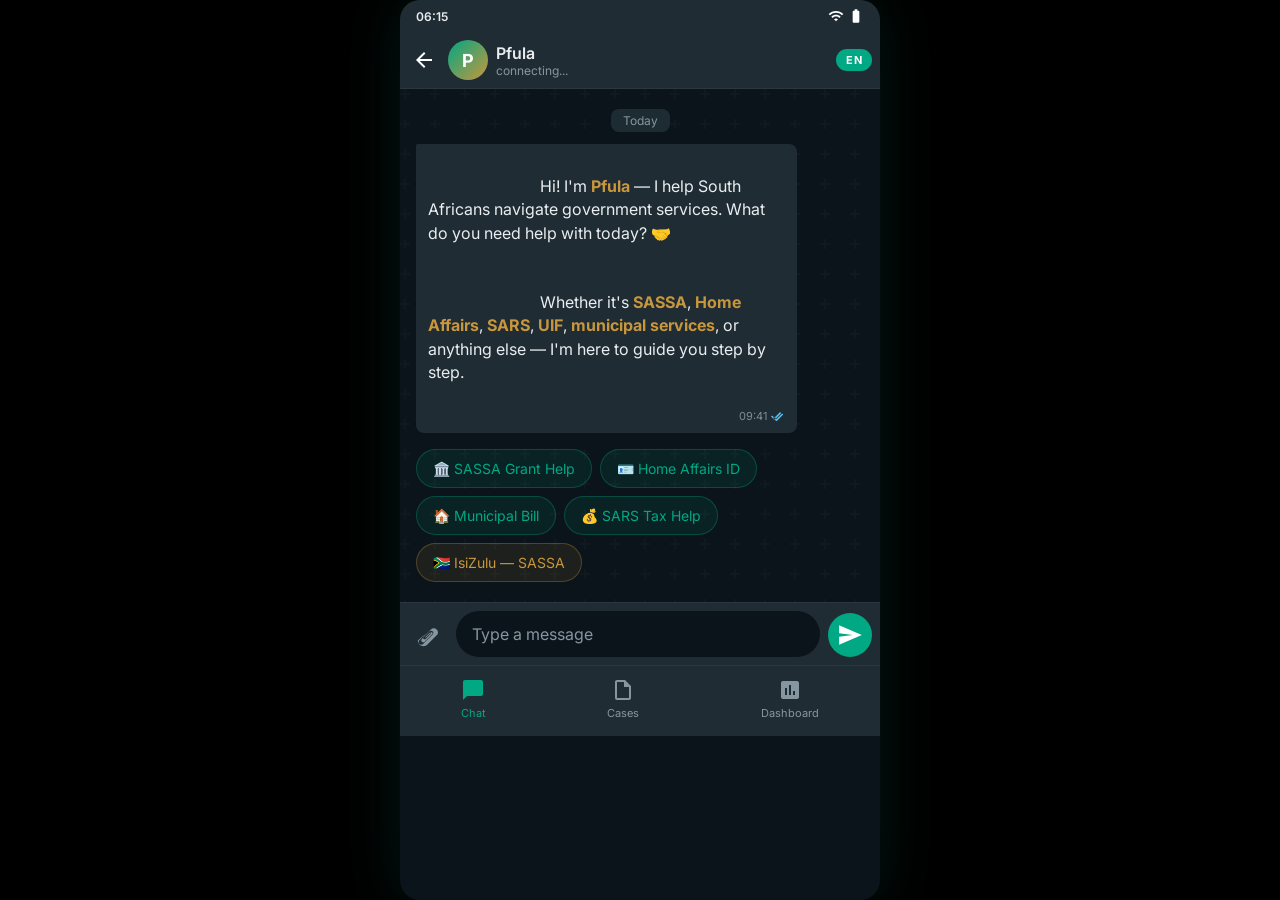
==== frontend/index.html @ ffd13426 "feat: Build Pfula MVP — AI that opens government for every South African Complete end-to-end working" ====
<!DOCTYPE html>
<html lang="en">
<head>
    <meta charset="UTF-8">
    <meta name="viewport" content="width=device-width, initial-scale=1.0">
    <title>Pfula — AI That Opens Government for Every South African</title>
    <link rel="preconnect" href="https://fonts.googleapis.com">
    <link href="https://fonts.googleapis.com/css2?family=Inter:wght@300;400;500;600;700&display=swap" rel="stylesheet">
    <link rel="stylesheet" href="/static/css/whatsapp.css">
</head>
<body>
    <!-- Stage Demo: Full-screen WhatsApp simulation -->
    <div id="app">
        <!-- Phone Frame -->
        <div class="phone-frame">
            <!-- Status Bar -->
            <div class="status-bar">
                <span class="time" id="current-time">09:41</span>
                <div class="status-icons">
                    <svg width="16" height="16" viewBox="0 0 24 24" fill="white"><path d="M1 9l2 2c4.97-4.97 13.03-4.97 18 0l2-2C16.93 2.93 7.08 2.93 1 9zm8 8l3 3 3-3c-1.65-1.66-4.34-1.66-6 0zm-4-4l2 2c2.76-2.76 7.24-2.76 10 0l2-2C15.14 9.14 8.87 9.14 5 13z"/></svg>
                    <svg width="16" height="16" viewBox="0 0 24 24" fill="white"><path d="M15.67 4H14V2h-4v2H8.33C7.6 4 7 4.6 7 5.33v15.33C7 21.4 7.6 22 8.33 22h7.33c.74 0 1.34-.6 1.34-1.33V5.33C17 4.6 16.4 4 15.67 4z"/></svg>
                </div>
            </div>

            <!-- WhatsApp Header -->
            <div class="wa-header">
                <button class="back-btn" onclick="window.location.href='/dashboard'">
                    <svg width="24" height="24" viewBox="0 0 24 24" fill="white"><path d="M20 11H7.83l5.59-5.59L12 4l-8 8 8 8 1.41-1.41L7.83 13H20v-2z"/></svg>
                </button>
                <div class="wa-avatar">
                    <div class="avatar-circle">
                        <span>P</span>
                    </div>
                </div>
                <div class="wa-contact-info">
                    <div class="wa-name">Pfula</div>
                    <div class="wa-status" id="wa-status">online</div>
                </div>
                <div class="wa-header-actions">
                    <div class="language-toggle" id="lang-toggle" onclick="toggleLanguage()">
                        <span id="lang-label">EN</span>
                    </div>
                </div>
            </div>

            <!-- Chat Area -->
            <div class="chat-area" id="chat-area">
                <!-- Welcome message -->
                <div class="date-divider">
                    <span>Today</span>
                </div>
                <div class="message assistant" id="welcome-msg">
                    <div class="message-bubble">
                        <div class="message-text" id="welcome-text">
                            Hi! I'm <strong>Pfula</strong> — I help South Africans navigate government services. What do you need help with today? 🤝<br><br>
                            Whether it's <strong>SASSA</strong>, <strong>Home Affairs</strong>, <strong>SARS</strong>, <strong>UIF</strong>, <strong>municipal services</strong>, or anything else — I'm here to guide you step by step.
                        </div>
                        <div class="message-time">
                            <span id="welcome-time">09:41</span>
                            <svg class="read-receipt" width="16" height="11" viewBox="0 0 16 11"><path d="M11.07 0L5.41 5.67 3.15 3.4 2 4.55l3.41 3.41 6.8-6.82L11.07 0zM8.6 8.22L7.45 9.37l-3.41-3.41L5.19 4.8l2.26 2.26 5.66-5.67L14.25 2.54 8.6 8.22z" fill="#53bdeb"/></svg>
                        </div>
                    </div>
                </div>

                <!-- Quick action buttons -->
                <div class="quick-actions" id="quick-actions">
                    <button class="quick-btn" onclick="sendQuickMessage('My SASSA SRD grant was rejected and I don\'t know why')">
                        🏛️ SASSA Grant Help
                    </button>
                    <button class="quick-btn" onclick="sendQuickMessage('I applied for my Smart ID 8 months ago and still haven\'t received it')">
                        🪪 Home Affairs ID
                    </button>
                    <button class="quick-btn" onclick="sendQuickMessage('My municipal rates bill tripled this month and I don\'t understand why')">
                        🏠 Municipal Bill
                    </button>
                    <button class="quick-btn" onclick="sendQuickMessage('I need to file my tax return for the first time and I have no idea how')">
                        💰 SARS Tax Help
                    </button>
                    <button class="quick-btn zu-btn" onclick="sendQuickMessage('Sawubona, isicelo sami sesibonelelo se-SRD senqatshiwe. Ngicela ungisize.')">
                        🇿🇦 IsiZulu — SASSA
                    </button>
                </div>
            </div>

            <!-- Typing Indicator -->
            <div class="typing-indicator" id="typing-indicator" style="display: none;">
                <div class="message assistant">
                    <div class="message-bubble typing-bubble">
                        <div class="typing-dots">
                            <span></span><span></span><span></span>
                        </div>
                    </div>
                </div>
            </div>

            <!-- Input Area -->
            <div class="input-area">
                <button class="attach-btn" title="Demo scenarios" onclick="toggleDemoPanel()">
                    <svg width="24" height="24" viewBox="0 0 24 24" fill="#8696a0"><path d="M1.816 15.556v.002c0 1.502.584 2.912 1.646 3.972s2.472 1.647 3.974 1.647c1.501 0 2.91-.584 3.972-1.646l9.547-9.548c.769-.768 1.147-1.767 1.058-2.817-.079-.968-.548-1.927-1.319-2.698-1.594-1.592-4.068-1.711-5.51-.266l-7.629 7.629c-.579.579-.579 1.519 0 2.098.579.58 1.519.58 2.098 0l4.96-4.962c.291-.291.291-.768 0-1.059s-.768-.291-1.059 0L9.39 12.07c-.15.15-.15.395 0 .546.15.15.395.15.546 0l4.96-4.962c.397-.397 1.058-.397 1.455 0 .396.397.396 1.057 0 1.454L8.722 16.74c-.776.776-2.04.776-2.816 0-.777-.777-.777-2.04 0-2.817l7.629-7.629c.863-.863 2.282-.863 3.146 0 .862.862.862 2.282 0 3.144l-9.547 9.548c-1.034 1.034-2.718 1.034-3.752 0-1.033-1.034-1.033-2.718 0-3.752l6.4-6.4"/></svg>
                </button>
                <div class="input-wrapper">
                    <textarea
                        id="message-input"
                        placeholder="Type a message"
                        rows="1"
                        onkeydown="handleKeyDown(event)"
                        oninput="autoResize(this)"
                    ></textarea>
                </div>
                <button class="send-btn" id="send-btn" onclick="sendMessage()">
                    <svg width="24" height="24" viewBox="0 0 24 24" fill="white"><path d="M1.101 21.757L23.8 12.028 1.101 2.3l.011 7.912 13.623 1.816-13.623 1.817-.011 7.912z"/></svg>
                </button>
            </div>
        </div>

        <!-- Demo Panel (hidden by default) -->
        <div class="demo-panel" id="demo-panel" style="display: none;">
            <div class="demo-panel-header">
                <h3>Stage Demo Scenarios</h3>
                <button onclick="toggleDemoPanel()">✕</button>
            </div>
            <div class="demo-scenarios">
                <div class="demo-card" onclick="runScenario('sassa_rejection')">
                    <div class="demo-icon">🏛️</div>
                    <div class="demo-info">
                        <strong>SASSA Grant Rejection</strong>
                        <p>SRD grant rejected without explanation</p>
                    </div>
                </div>
                <div class="demo-card" onclick="runScenario('home_affairs_delay')">
                    <div class="demo-icon">🪪</div>
                    <div class="demo-info">
                        <strong>Home Affairs 8-Month Delay</strong>
                        <p>Smart ID application stuck for 8 months</p>
                    </div>
                </div>
                <div class="demo-card" onclick="runScenario('municipal_bill')">
                    <div class="demo-icon">🏠</div>
                    <div class="demo-info">
                        <strong>Municipal Bill Mystery</strong>
                        <p>Rates bill tripled overnight</p>
                    </div>
                </div>
                <div class="demo-card" onclick="runScenario('first_tax')">
                    <div class="demo-icon">💰</div>
                    <div class="demo-info">
                        <strong>First-Time Taxpayer</strong>
                        <p>Young person filing first SARS return</p>
                    </div>
                </div>
                <div class="demo-card" onclick="runScenario('zulu_sassa')">
                    <div class="demo-icon">🇿🇦</div>
                    <div class="demo-info">
                        <strong>IsiZulu — SASSA Help</strong>
                        <p>Grant enquiry in isiZulu</p>
                    </div>
                </div>
                <div class="demo-card" onclick="runScenario('escalation')">
                    <div class="demo-icon">📝</div>
                    <div class="demo-info">
                        <strong>Escalation Letter</strong>
                        <p>Generate formal complaint letter</p>
                    </div>
                </div>
            </div>
        </div>

        <!-- Navigation -->
        <nav class="bottom-nav">
            <a href="/" class="nav-item active">
                <svg width="24" height="24" viewBox="0 0 24 24" fill="currentColor"><path d="M20 2H4c-1.1 0-2 .9-2 2v18l4-4h14c1.1 0 2-.9 2-2V4c0-1.1-.9-2-2-2z"/></svg>
                <span>Chat</span>
            </a>
            <a href="/tracker" class="nav-item">
                <svg width="24" height="24" viewBox="0 0 24 24" fill="currentColor"><path d="M14 2H6c-1.1 0-2 .9-2 2v16c0 1.1.9 2 2 2h12c1.1 0 2-.9 2-2V8l-6-6zM6 20V4h7v5h5v11H6z"/></svg>
                <span>Cases</span>
            </a>
            <a href="/dashboard" class="nav-item">
                <svg width="24" height="24" viewBox="0 0 24 24" fill="currentColor"><path d="M19 3H5c-1.1 0-2 .9-2 2v14c0 1.1.9 2 2 2h14c1.1 0 2-.9 2-2V5c0-1.1-.9-2-2-2zM9 17H7v-7h2v7zm4 0h-2V7h2v10zm4 0h-2v-4h2v4z"/></svg>
                <span>Dashboard</span>
            </a>
        </nav>
    </div>

    <script src="/static/js/chat.js"></script>
</body>
</html>
---- static/css/whatsapp.css ----
/* Pfula — WhatsApp Simulation UI
   Pixel-perfect WhatsApp-style interface for stage demo */

:root {
    --wa-bg: #0b141a;
    --wa-chat-bg: #0b141a;
    --wa-header: #1f2c34;
    --wa-input-bg: #1f2c34;
    --wa-green: #00a884;
    --wa-green-dark: #005c4b;
    --wa-bubble-out: #005c4b;
    --wa-bubble-in: #1f2c34;
    --wa-text: #e9edef;
    --wa-text-secondary: #8696a0;
    --wa-border: #2a3942;
    --wa-blue-check: #53bdeb;
    --pfula-gold: #c8963c;
    --pfula-teal: #00a884;
}

* {
    margin: 0;
    padding: 0;
    box-sizing: border-box;
}

body {
    font-family: 'Inter', -apple-system, BlinkMacSystemFont, 'Segoe UI', sans-serif;
    background: #000;
    color: var(--wa-text);
    height: 100vh;
    overflow: hidden;
    display: flex;
    justify-content: center;
    align-items: center;
}

#app {
    width: 100%;
    max-width: 480px;
    height: 100vh;
    max-height: 100vh;
    display: flex;
    flex-direction: column;
    background: var(--wa-bg);
    position: relative;
    overflow: hidden;
}

/* For stage demo: full-screen mode */
@media (min-width: 768px) {
    #app {
        max-width: 480px;
        max-height: 900px;
        border-radius: 20px;
        box-shadow: 0 0 60px rgba(0, 168, 132, 0.15);
    }
}

/* Status Bar */
.status-bar {
    display: flex;
    justify-content: space-between;
    align-items: center;
    padding: 8px 16px;
    background: var(--wa-header);
    font-size: 12px;
    font-weight: 600;
}

.status-icons {
    display: flex;
    gap: 4px;
    align-items: center;
}

/* WhatsApp Header */
.wa-header {
    display: flex;
    align-items: center;
    padding: 8px 8px;
    background: var(--wa-header);
    gap: 8px;
    border-bottom: 1px solid rgba(255,255,255,0.05);
}

.back-btn {
    background: none;
    border: none;
    cursor: pointer;
    padding: 4px;
    display: flex;
    align-items: center;
}

.wa-avatar {
    flex-shrink: 0;
}

.avatar-circle {
    width: 40px;
    height: 40px;
    border-radius: 50%;
    background: linear-gradient(135deg, var(--pfula-teal), var(--pfula-gold));
    display: flex;
    align-items: center;
    justify-content: center;
    font-weight: 700;
    font-size: 18px;
    color: white;
}

.wa-contact-info {
    flex: 1;
}

.wa-name {
    font-size: 16px;
    font-weight: 600;
    color: var(--wa-text);
}

.wa-status {
    font-size: 12px;
    color: var(--wa-text-secondary);
}

.wa-header-actions {
    display: flex;
    gap: 12px;
    align-items: center;
}

.language-toggle {
    background: var(--wa-green);
    border-radius: 12px;
    padding: 4px 10px;
    font-size: 11px;
    font-weight: 700;
    cursor: pointer;
    color: white;
    letter-spacing: 0.5px;
    transition: background 0.2s;
}

.language-toggle:hover {
    background: var(--pfula-gold);
}

/* Chat Area */
.chat-area {
    flex: 1;
    overflow-y: auto;
    padding: 8px 16px;
    background: var(--wa-chat-bg);
    background-image: url("data:image/svg+xml,%3Csvg width='60' height='60' viewBox='0 0 60 60' xmlns='http://www.w3.org/2000/svg'%3E%3Cg fill='none' fill-rule='evenodd'%3E%3Cg fill='%23ffffff' fill-opacity='0.02'%3E%3Cpath d='M36 34v-4h-2v4h-4v2h4v4h2v-4h4v-2h-4zm0-30V0h-2v4h-4v2h4v4h2V6h4V4h-4zM6 34v-4H4v4H0v2h4v4h2v-4h4v-2H6zM6 4V0H4v4H0v2h4v4h2V6h4V4H6z'/%3E%3C/g%3E%3C/g%3E%3C/svg%3E");
    scroll-behavior: smooth;
}

.chat-area::-webkit-scrollbar {
    width: 6px;
}

.chat-area::-webkit-scrollbar-track {
    background: transparent;
}

.chat-area::-webkit-scrollbar-thumb {
    background: rgba(255,255,255,0.1);
    border-radius: 3px;
}

/* Date Divider */
.date-divider {
    text-align: center;
    margin: 12px 0;
}

.date-divider span {
    background: #1d2b33;
    color: var(--wa-text-secondary);
    font-size: 12px;
    padding: 4px 12px;
    border-radius: 8px;
    display: inline-block;
}

/* Messages */
.message {
    display: flex;
    margin-bottom: 4px;
    animation: messageIn 0.3s ease-out;
}

@keyframes messageIn {
    from {
        opacity: 0;
        transform: translateY(10px);
    }
    to {
        opacity: 1;
        transform: translateY(0);
    }
}

.message.user {
    justify-content: flex-end;
}

.message.assistant {
    justify-content: flex-start;
}

.message-bubble {
    max-width: 85%;
    padding: 8px 12px;
    border-radius: 8px;
    position: relative;
    line-height: 1.45;
    word-wrap: break-word;
}

.message.user .message-bubble {
    background: var(--wa-bubble-out);
    border-top-right-radius: 2px;
}

.message.assistant .message-bubble {
    background: var(--wa-bubble-in);
    border-top-left-radius: 2px;
}

.message-text {
    font-size: 14.5px;
    color: var(--wa-text);
    white-space: pre-wrap;
}

.message-text strong {
    color: var(--pfula-gold);
}

.message-text a {
    color: var(--wa-blue-check);
    text-decoration: none;
}

.message-text ul, .message-text ol {
    padding-left: 20px;
    margin: 4px 0;
}

.message-text li {
    margin-bottom: 2px;
}

.message-time {
    display: flex;
    align-items: center;
    justify-content: flex-end;
    gap: 2px;
    margin-top: 2px;
    font-size: 11px;
    color: rgba(255,255,255,0.45);
}

/* Typing Indicator */
.typing-indicator {
    padding: 0 16px;
}

.typing-bubble {
    display: inline-flex;
    padding: 12px 16px !important;
}

.typing-dots {
    display: flex;
    gap: 4px;
    align-items: center;
}

.typing-dots span {
    width: 8px;
    height: 8px;
    border-radius: 50%;
    background: var(--wa-text-secondary);
    animation: typingDot 1.4s infinite ease-in-out;
}

.typing-dots span:nth-child(2) { animation-delay: 0.2s; }
.typing-dots span:nth-child(3) { animation-delay: 0.4s; }

@keyframes typingDot {
    0%, 60%, 100% { transform: translateY(0); opacity: 0.4; }
    30% { transform: translateY(-6px); opacity: 1; }
}

/* Quick Action Buttons */
.quick-actions {
    display: flex;
    flex-wrap: wrap;
    gap: 8px;
    padding: 12px 0;
    animation: messageIn 0.5s ease-out;
}

.quick-btn {
    background: rgba(0, 168, 132, 0.1);
    border: 1px solid rgba(0, 168, 132, 0.3);
    color: var(--wa-green);
    padding: 8px 14px;
    border-radius: 20px;
    font-size: 13px;
    cursor: pointer;
    transition: all 0.2s;
    font-family: inherit;
}

.quick-btn:hover {
    background: rgba(0, 168, 132, 0.2);
    border-color: var(--wa-green);
}

.quick-btn.zu-btn {
    border-color: rgba(200, 150, 60, 0.3);
    background: rgba(200, 150, 60, 0.1);
    color: var(--pfula-gold);
}

.quick-btn.zu-btn:hover {
    background: rgba(200, 150, 60, 0.2);
    border-color: var(--pfula-gold);
}

/* Input Area */
.input-area {
    display: flex;
    align-items: flex-end;
    padding: 8px;
    gap: 8px;
    background: var(--wa-header);
    border-top: 1px solid rgba(255,255,255,0.05);
}

.attach-btn {
    background: none;
    border: none;
    cursor: pointer;
    padding: 8px;
    display: flex;
    align-items: center;
    flex-shrink: 0;
}

.input-wrapper {
    flex: 1;
    background: var(--wa-bg);
    border-radius: 24px;
    padding: 4px 16px;
    display: flex;
    align-items: center;
}

#message-input {
    width: 100%;
    background: transparent;
    border: none;
    color: var(--wa-text);
    font-size: 15px;
    font-family: inherit;
    resize: none;
    outline: none;
    max-height: 120px;
    line-height: 1.4;
    padding: 8px 0;
}

#message-input::placeholder {
    color: var(--wa-text-secondary);
}

.send-btn {
    width: 44px;
    height: 44px;
    border-radius: 50%;
    background: var(--wa-green);
    border: none;
    cursor: pointer;
    display: flex;
    align-items: center;
    justify-content: center;
    flex-shrink: 0;
    transition: transform 0.15s;
}

.send-btn:hover {
    transform: scale(1.05);
}

.send-btn:active {
    transform: scale(0.95);
}

/* Demo Panel */
.demo-panel {
    position: absolute;
    bottom: 60px;
    left: 0;
    right: 0;
    background: var(--wa-header);
    border-top: 1px solid var(--wa-border);
    border-radius: 16px 16px 0 0;
    padding: 16px;
    z-index: 100;
    max-height: 50vh;
    overflow-y: auto;
    animation: slideUp 0.3s ease-out;
}

@keyframes slideUp {
    from { transform: translateY(100%); }
    to { transform: translateY(0); }
}

.demo-panel-header {
    display: flex;
    justify-content: space-between;
    align-items: center;
    margin-bottom: 12px;
}

.demo-panel-header h3 {
    font-size: 15px;
    color: var(--wa-text);
    font-weight: 600;
}

.demo-panel-header button {
    background: none;
    border: none;
    color: var(--wa-text-secondary);
    font-size: 18px;
    cursor: pointer;
}

.demo-scenarios {
    display: flex;
    flex-direction: column;
    gap: 8px;
}

.demo-card {
    display: flex;
    align-items: center;
    gap: 12px;
    padding: 12px;
    background: var(--wa-bg);
    border-radius: 12px;
    cursor: pointer;
    transition: background 0.2s;
}

.demo-card:hover {
    background: rgba(0, 168, 132, 0.1);
}

.demo-icon {
    font-size: 24px;
    width: 40px;
    text-align: center;
}

.demo-info strong {
    font-size: 14px;
    color: var(--wa-text);
    display: block;
}

.demo-info p {
    font-size: 12px;
    color: var(--wa-text-secondary);
    margin-top: 2px;
}

/* Bottom Navigation */
.bottom-nav {
    display: flex;
    justify-content: space-around;
    align-items: center;
    padding: 8px 0 12px;
    background: var(--wa-header);
    border-top: 1px solid rgba(255,255,255,0.05);
}

.nav-item {
    display: flex;
    flex-direction: column;
    align-items: center;
    gap: 4px;
    text-decoration: none;
    color: var(--wa-text-secondary);
    font-size: 11px;
    padding: 4px 16px;
    transition: color 0.2s;
}

.nav-item.active {
    color: var(--wa-green);
}

.nav-item:hover {
    color: var(--wa-text);
}

/* Markdown-like formatting for assistant messages */
.message.assistant .message-text h3,
.message.assistant .message-text h4 {
    color: var(--pfula-gold);
    margin: 8px 0 4px;
    font-size: 14px;
}

.message.assistant .message-text code {
    background: rgba(255,255,255,0.1);
    padding: 1px 4px;
    border-radius: 3px;
    font-size: 13px;
}

.message.assistant .message-text blockquote {
    border-left: 3px solid var(--pfula-gold);
    padding-left: 10px;
    margin: 8px 0;
    color: var(--wa-text-secondary);
}

/* Escalation letter notification */
.letter-notification {
    background: rgba(200, 150, 60, 0.15);
    border: 1px solid rgba(200, 150, 60, 0.3);
    border-radius: 8px;
    padding: 10px 14px;
    margin-top: 8px;
    display: flex;
    align-items: center;
    gap: 8px;
    cursor: pointer;
}

.letter-notification:hover {
    background: rgba(200, 150, 60, 0.25);
}

.letter-icon {
    font-size: 20px;
}

.letter-info {
    flex: 1;
}

.letter-info strong {
    color: var(--pfula-gold);
    font-size: 13px;
}

.letter-info p {
    font-size: 11px;
    color: var(--wa-text-secondary);
}

/* Responsive */
@media (max-width: 480px) {
    #app {
        max-width: 100%;
        border-radius: 0;
    }
}

/* Stage presentation mode — larger text */
@media (min-width: 1200px) {
    .message-text {
        font-size: 16px;
    }

    .quick-btn {
        font-size: 14px;
        padding: 10px 16px;
    }

    #message-input {
        font-size: 16px;
    }
}
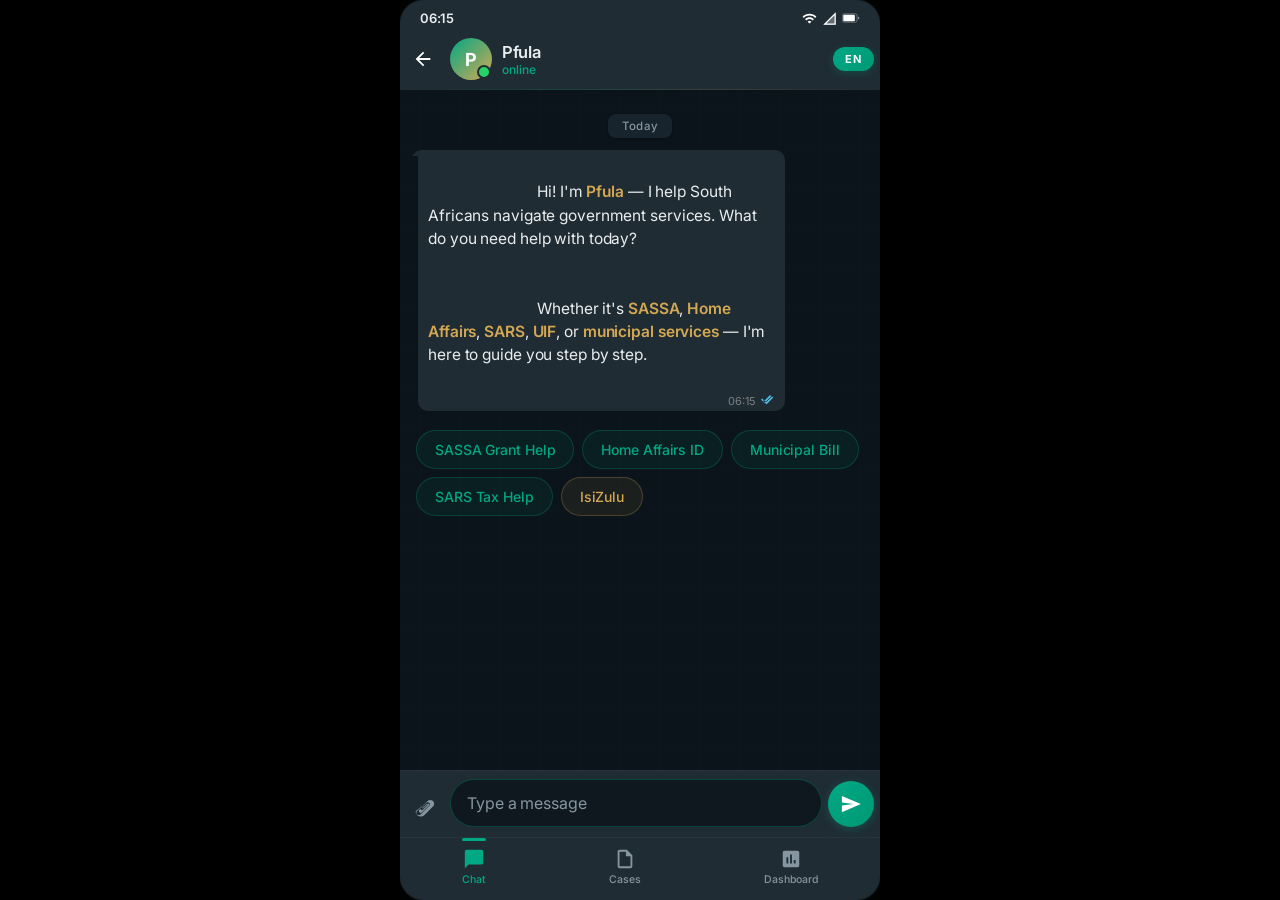
==== commit 73af51a8: "feat: Complete UX overhaul for stage-ready demo - Pixel-perfect WhatsApp dark mode with bubble tails" ====
--- a/frontend/index.html
+++ b/frontend/index.html
@@ -2,30 +2,31 @@
 <html lang="en">
 <head>
     <meta charset="UTF-8">
-    <meta name="viewport" content="width=device-width, initial-scale=1.0">
+    <meta name="viewport" content="width=device-width, initial-scale=1.0, maximum-scale=1.0, user-scalable=no">
     <title>Pfula — AI That Opens Government for Every South African</title>
     <link rel="preconnect" href="https://fonts.googleapis.com">
+    <link rel="preconnect" href="https://fonts.gstatic.com" crossorigin>
     <link href="https://fonts.googleapis.com/css2?family=Inter:wght@300;400;500;600;700&display=swap" rel="stylesheet">
     <link rel="stylesheet" href="/static/css/whatsapp.css">
 </head>
 <body>
-    <!-- Stage Demo: Full-screen WhatsApp simulation -->
     <div id="app">
         <!-- Phone Frame -->
-        <div class="phone-frame">
+        <div class="phone-frame" style="display:flex;flex-direction:column;height:100%;">
             <!-- Status Bar -->
             <div class="status-bar">
                 <span class="time" id="current-time">09:41</span>
                 <div class="status-icons">
-                    <svg width="16" height="16" viewBox="0 0 24 24" fill="white"><path d="M1 9l2 2c4.97-4.97 13.03-4.97 18 0l2-2C16.93 2.93 7.08 2.93 1 9zm8 8l3 3 3-3c-1.65-1.66-4.34-1.66-6 0zm-4-4l2 2c2.76-2.76 7.24-2.76 10 0l2-2C15.14 9.14 8.87 9.14 5 13z"/></svg>
-                    <svg width="16" height="16" viewBox="0 0 24 24" fill="white"><path d="M15.67 4H14V2h-4v2H8.33C7.6 4 7 4.6 7 5.33v15.33C7 21.4 7.6 22 8.33 22h7.33c.74 0 1.34-.6 1.34-1.33V5.33C17 4.6 16.4 4 15.67 4z"/></svg>
+                    <svg width="15" height="15" viewBox="0 0 24 24" fill="white"><path d="M1 9l2 2c4.97-4.97 13.03-4.97 18 0l2-2C16.93 2.93 7.08 2.93 1 9zm8 8l3 3 3-3c-1.65-1.66-4.34-1.66-6 0zm-4-4l2 2c2.76-2.76 7.24-2.76 10 0l2-2C15.14 9.14 8.87 9.14 5 13z"/></svg>
+                    <svg width="15" height="15" viewBox="0 0 24 24" fill="white"><path d="M2 22h20V2z" opacity=".3"/><path d="M2 22h20V2zm18-2H6.83L20 6.83z"/></svg>
+                    <svg width="18" height="12" viewBox="0 0 28 14" fill="none"><rect x="0.5" y="0.5" width="23" height="13" rx="3" stroke="white" stroke-opacity="0.5"/><rect x="2" y="2" width="18" height="10" rx="1.5" fill="white"/><path d="M25 5v4a2 2 0 000-4z" fill="white" fill-opacity="0.5"/></svg>
                 </div>
             </div>
 
             <!-- WhatsApp Header -->
             <div class="wa-header">
                 <button class="back-btn" onclick="window.location.href='/dashboard'">
-                    <svg width="24" height="24" viewBox="0 0 24 24" fill="white"><path d="M20 11H7.83l5.59-5.59L12 4l-8 8 8 8 1.41-1.41L7.83 13H20v-2z"/></svg>
+                    <svg width="22" height="22" viewBox="0 0 24 24" fill="white"><path d="M20 11H7.83l5.59-5.59L12 4l-8 8 8 8 1.41-1.41L7.83 13H20v-2z"/></svg>
                 </button>
                 <div class="wa-avatar">
                     <div class="avatar-circle">
@@ -45,15 +46,17 @@
 
             <!-- Chat Area -->
             <div class="chat-area" id="chat-area">
-                <!-- Welcome message -->
+                <!-- Date divider -->
                 <div class="date-divider">
                     <span>Today</span>
                 </div>
+
+                <!-- Welcome message -->
                 <div class="message assistant" id="welcome-msg">
                     <div class="message-bubble">
                         <div class="message-text" id="welcome-text">
-                            Hi! I'm <strong>Pfula</strong> — I help South Africans navigate government services. What do you need help with today? 🤝<br><br>
-                            Whether it's <strong>SASSA</strong>, <strong>Home Affairs</strong>, <strong>SARS</strong>, <strong>UIF</strong>, <strong>municipal services</strong>, or anything else — I'm here to guide you step by step.
+                            Hi! I'm <strong>Pfula</strong> — I help South Africans navigate government services. What do you need help with today?<br><br>
+                            Whether it's <strong>SASSA</strong>, <strong>Home Affairs</strong>, <strong>SARS</strong>, <strong>UIF</strong>, or <strong>municipal services</strong> — I'm here to guide you step by step.
                         </div>
                         <div class="message-time">
                             <span id="welcome-time">09:41</span>
@@ -65,19 +68,19 @@
                 <!-- Quick action buttons -->
                 <div class="quick-actions" id="quick-actions">
                     <button class="quick-btn" onclick="sendQuickMessage('My SASSA SRD grant was rejected and I don\'t know why')">
-                        🏛️ SASSA Grant Help
+                        SASSA Grant Help
                     </button>
                     <button class="quick-btn" onclick="sendQuickMessage('I applied for my Smart ID 8 months ago and still haven\'t received it')">
-                        🪪 Home Affairs ID
+                        Home Affairs ID
                     </button>
                     <button class="quick-btn" onclick="sendQuickMessage('My municipal rates bill tripled this month and I don\'t understand why')">
-                        🏠 Municipal Bill
+                        Municipal Bill
                     </button>
-                    <button class="quick-btn" onclick="sendQuickMessage('I need to file my tax return for the first time and I have no idea how')">
-                        💰 SARS Tax Help
+                    <button class="quick-btn" onclick="sendQuickMessage('I need to file my tax return for the first time')">
+                        SARS Tax Help
                     </button>
-                    <button class="quick-btn zu-btn" onclick="sendQuickMessage('Sawubona, isicelo sami sesibonelelo se-SRD senqatshiwe. Ngicela ungisize.')">
-                        🇿🇦 IsiZulu — SASSA
+                    <button class="quick-btn zu-btn" onclick="sendQuickMessage('Sawubona, ngicela ungisize ngesicelo sami se-SASSA')">
+                        IsiZulu
                     </button>
                 </div>
             </div>
@@ -96,7 +99,7 @@
             <!-- Input Area -->
             <div class="input-area">
                 <button class="attach-btn" title="Demo scenarios" onclick="toggleDemoPanel()">
-                    <svg width="24" height="24" viewBox="0 0 24 24" fill="#8696a0"><path d="M1.816 15.556v.002c0 1.502.584 2.912 1.646 3.972s2.472 1.647 3.974 1.647c1.501 0 2.91-.584 3.972-1.646l9.547-9.548c.769-.768 1.147-1.767 1.058-2.817-.079-.968-.548-1.927-1.319-2.698-1.594-1.592-4.068-1.711-5.51-.266l-7.629 7.629c-.579.579-.579 1.519 0 2.098.579.58 1.519.58 2.098 0l4.96-4.962c.291-.291.291-.768 0-1.059s-.768-.291-1.059 0L9.39 12.07c-.15.15-.15.395 0 .546.15.15.395.15.546 0l4.96-4.962c.397-.397 1.058-.397 1.455 0 .396.397.396 1.057 0 1.454L8.722 16.74c-.776.776-2.04.776-2.816 0-.777-.777-.777-2.04 0-2.817l7.629-7.629c.863-.863 2.282-.863 3.146 0 .862.862.862 2.282 0 3.144l-9.547 9.548c-1.034 1.034-2.718 1.034-3.752 0-1.033-1.034-1.033-2.718 0-3.752l6.4-6.4"/></svg>
+                    <svg width="22" height="22" viewBox="0 0 24 24" fill="#8696a0"><path d="M1.816 15.556v.002c0 1.502.584 2.912 1.646 3.972s2.472 1.647 3.974 1.647c1.501 0 2.91-.584 3.972-1.646l9.547-9.548c.769-.768 1.147-1.767 1.058-2.817-.079-.968-.548-1.927-1.319-2.698-1.594-1.592-4.068-1.711-5.51-.266l-7.629 7.629c-.579.579-.579 1.519 0 2.098.579.58 1.519.58 2.098 0l4.96-4.962c.291-.291.291-.768 0-1.059s-.768-.291-1.059 0L9.39 12.07c-.15.15-.15.395 0 .546.15.15.395.15.546 0l4.96-4.962c.397-.397 1.058-.397 1.455 0 .396.397.396 1.057 0 1.454L8.722 16.74c-.776.776-2.04.776-2.816 0-.777-.777-.777-2.04 0-2.817l7.629-7.629c.863-.863 2.282-.863 3.146 0 .862.862.862 2.282 0 3.144l-9.547 9.548c-1.034 1.034-2.718 1.034-3.752 0-1.033-1.034-1.033-2.718 0-3.752l6.4-6.4"/></svg>
                 </button>
                 <div class="input-wrapper">
                     <textarea
@@ -108,20 +111,20 @@
                     ></textarea>
                 </div>
                 <button class="send-btn" id="send-btn" onclick="sendMessage()">
-                    <svg width="24" height="24" viewBox="0 0 24 24" fill="white"><path d="M1.101 21.757L23.8 12.028 1.101 2.3l.011 7.912 13.623 1.816-13.623 1.817-.011 7.912z"/></svg>
+                    <svg width="20" height="20" viewBox="0 0 24 24" fill="white"><path d="M1.101 21.757L23.8 12.028 1.101 2.3l.011 7.912 13.623 1.816-13.623 1.817-.011 7.912z"/></svg>
                 </button>
             </div>
         </div>
 
-        <!-- Demo Panel (hidden by default) -->
+        <!-- Demo Panel -->
         <div class="demo-panel" id="demo-panel" style="display: none;">
             <div class="demo-panel-header">
-                <h3>Stage Demo Scenarios</h3>
-                <button onclick="toggleDemoPanel()">✕</button>
+                <h3>Demo Scenarios</h3>
+                <button onclick="toggleDemoPanel()">&#10005;</button>
             </div>
             <div class="demo-scenarios">
                 <div class="demo-card" onclick="runScenario('sassa_rejection')">
-                    <div class="demo-icon">🏛️</div>
+                    <div class="demo-icon">🏛</div>
                     <div class="demo-info">
                         <strong>SASSA Grant Rejection</strong>
                         <p>SRD grant rejected without explanation</p>
@@ -168,15 +171,15 @@
         <!-- Navigation -->
         <nav class="bottom-nav">
             <a href="/" class="nav-item active">
-                <svg width="24" height="24" viewBox="0 0 24 24" fill="currentColor"><path d="M20 2H4c-1.1 0-2 .9-2 2v18l4-4h14c1.1 0 2-.9 2-2V4c0-1.1-.9-2-2-2z"/></svg>
+                <svg width="22" height="22" viewBox="0 0 24 24" fill="currentColor"><path d="M20 2H4c-1.1 0-2 .9-2 2v18l4-4h14c1.1 0 2-.9 2-2V4c0-1.1-.9-2-2-2z"/></svg>
                 <span>Chat</span>
             </a>
             <a href="/tracker" class="nav-item">
-                <svg width="24" height="24" viewBox="0 0 24 24" fill="currentColor"><path d="M14 2H6c-1.1 0-2 .9-2 2v16c0 1.1.9 2 2 2h12c1.1 0 2-.9 2-2V8l-6-6zM6 20V4h7v5h5v11H6z"/></svg>
+                <svg width="22" height="22" viewBox="0 0 24 24" fill="currentColor"><path d="M14 2H6c-1.1 0-2 .9-2 2v16c0 1.1.9 2 2 2h12c1.1 0 2-.9 2-2V8l-6-6zM6 20V4h7v5h5v11H6z"/></svg>
                 <span>Cases</span>
             </a>
             <a href="/dashboard" class="nav-item">
-                <svg width="24" height="24" viewBox="0 0 24 24" fill="currentColor"><path d="M19 3H5c-1.1 0-2 .9-2 2v14c0 1.1.9 2 2 2h14c1.1 0 2-.9 2-2V5c0-1.1-.9-2-2-2zM9 17H7v-7h2v7zm4 0h-2V7h2v10zm4 0h-2v-4h2v4z"/></svg>
+                <svg width="22" height="22" viewBox="0 0 24 24" fill="currentColor"><path d="M19 3H5c-1.1 0-2 .9-2 2v14c0 1.1.9 2 2 2h14c1.1 0 2-.9 2-2V5c0-1.1-.9-2-2-2zM9 17H7v-7h2v7zm4 0h-2V7h2v10zm4 0h-2v-4h2v4z"/></svg>
                 <span>Dashboard</span>
             </a>
         </nav>
--- a/static/css/whatsapp.css
+++ b/static/css/whatsapp.css
@@ -1,5 +1,7 @@
-/* Pfula — WhatsApp Simulation UI
-   Pixel-perfect WhatsApp-style interface for stage demo */
+/* Pfula — Premium WhatsApp UI
+   Pixel-perfect, buttery-smooth, stage-ready */
+
+@import url('https://fonts.googleapis.com/css2?family=Inter:wght@300;400;500;600;700&display=swap');
 
 :root {
     --wa-bg: #0b141a;
@@ -9,37 +11,44 @@
     --wa-green: #00a884;
     --wa-green-dark: #005c4b;
     --wa-bubble-out: #005c4b;
-    --wa-bubble-in: #1f2c34;
+    --wa-bubble-in: #202c33;
     --wa-text: #e9edef;
     --wa-text-secondary: #8696a0;
     --wa-border: #2a3942;
     --wa-blue-check: #53bdeb;
-    --pfula-gold: #c8963c;
+    --pfula-gold: #d4a853;
     --pfula-teal: #00a884;
+    --glow-teal: rgba(0, 168, 132, 0.4);
+    --glow-gold: rgba(212, 168, 83, 0.3);
 }
 
 * {
     margin: 0;
     padding: 0;
     box-sizing: border-box;
-}
-
-body {
+    -webkit-tap-highlight-color: transparent;
+}
+
+html, body {
     font-family: 'Inter', -apple-system, BlinkMacSystemFont, 'Segoe UI', sans-serif;
     background: #000;
     color: var(--wa-text);
-    height: 100vh;
+    height: 100%;
     overflow: hidden;
     display: flex;
     justify-content: center;
     align-items: center;
-}
+    -webkit-font-smoothing: antialiased;
+    -moz-osx-font-smoothing: grayscale;
+}
+
+/* ============ APP CONTAINER ============ */
 
 #app {
     width: 100%;
     max-width: 480px;
     height: 100vh;
-    max-height: 100vh;
+    height: 100dvh;
     display: flex;
     flex-direction: column;
     background: var(--wa-bg);
@@ -47,50 +56,75 @@
     overflow: hidden;
 }
 
-/* For stage demo: full-screen mode */
 @media (min-width: 768px) {
     #app {
         max-width: 480px;
-        max-height: 900px;
-        border-radius: 20px;
-        box-shadow: 0 0 60px rgba(0, 168, 132, 0.15);
+        max-height: 920px;
+        border-radius: 24px;
+        box-shadow:
+            0 0 0 1px rgba(255,255,255,0.06),
+            0 0 80px rgba(0, 168, 132, 0.08),
+            0 25px 80px rgba(0, 0, 0, 0.6);
     }
 }
 
-/* Status Bar */
+/* ============ STATUS BAR ============ */
+
 .status-bar {
     display: flex;
     justify-content: space-between;
     align-items: center;
-    padding: 8px 16px;
+    padding: 10px 20px 6px;
     background: var(--wa-header);
-    font-size: 12px;
+    font-size: 13px;
     font-weight: 600;
+    letter-spacing: -0.2px;
+    position: relative;
+    z-index: 10;
 }
 
 .status-icons {
     display: flex;
-    gap: 4px;
-    align-items: center;
-}
-
-/* WhatsApp Header */
+    gap: 5px;
+    align-items: center;
+}
+
+/* ============ WHATSAPP HEADER ============ */
+
 .wa-header {
     display: flex;
     align-items: center;
-    padding: 8px 8px;
+    padding: 6px 6px 10px;
     background: var(--wa-header);
-    gap: 8px;
-    border-bottom: 1px solid rgba(255,255,255,0.05);
+    gap: 10px;
+    position: relative;
+    z-index: 10;
+}
+
+/* Subtle bottom glow line */
+.wa-header::after {
+    content: '';
+    position: absolute;
+    bottom: 0;
+    left: 0;
+    right: 0;
+    height: 1px;
+    background: linear-gradient(90deg, transparent, rgba(0,168,132,0.2), rgba(212,168,83,0.15), transparent);
 }
 
 .back-btn {
     background: none;
     border: none;
     cursor: pointer;
-    padding: 4px;
-    display: flex;
-    align-items: center;
+    padding: 6px;
+    display: flex;
+    align-items: center;
+    border-radius: 50%;
+    transition: background 0.2s;
+}
+
+.back-btn:hover {
+    background: rgba(255,255,255,0.08);
 }
 
 .wa-avatar {
@@ -98,8 +132,8 @@
 }
 
 .avatar-circle {
-    width: 40px;
-    height: 40px;
+    width: 42px;
+    height: 42px;
     border-radius: 50%;
     background: linear-gradient(135deg, var(--pfula-teal), var(--pfula-gold));
     display: flex;
@@ -108,6 +142,26 @@
     font-weight: 700;
     font-size: 18px;
     color: white;
+    position: relative;
+    animation: avatarPulse 3s ease-in-out infinite;
+}
+
+@keyframes avatarPulse {
+    0%, 100% { box-shadow: 0 0 0 0 rgba(0,168,132,0.3); }
+    50% { box-shadow: 0 0 0 6px rgba(0,168,132,0); }
+}
+
+/* Online indicator dot */
+.avatar-circle::after {
+    content: '';
+    position: absolute;
+    bottom: 1px;
+    right: 1px;
+    width: 10px;
+    height: 10px;
+    border-radius: 50%;
+    background: #25D366;
+    border: 2px solid var(--wa-header);
 }
 
 .wa-contact-info {
@@ -115,14 +169,21 @@
 }
 
 .wa-name {
-    font-size: 16px;
+    font-size: 16.5px;
     font-weight: 600;
     color: var(--wa-text);
+    letter-spacing: -0.3px;
 }
 
 .wa-status {
     font-size: 12px;
-    color: var(--wa-text-secondary);
+    color: var(--pfula-teal);
+    font-weight: 500;
+    transition: all 0.3s ease;
+}
+
+.wa-status.typing {
+    color: var(--pfula-teal);
 }
 
 .wa-header-actions {
@@ -132,33 +193,41 @@
 }
 
 .language-toggle {
-    background: var(--wa-green);
-    border-radius: 12px;
-    padding: 4px 10px;
+    background: linear-gradient(135deg, var(--wa-green), #009975);
+    border-radius: 14px;
+    padding: 5px 12px;
     font-size: 11px;
     font-weight: 700;
     cursor: pointer;
     color: white;
-    letter-spacing: 0.5px;
-    transition: background 0.2s;
+    letter-spacing: 0.8px;
+    transition: all 0.3s ease;
+    box-shadow: 0 2px 8px rgba(0,168,132,0.25);
 }
 
 .language-toggle:hover {
-    background: var(--pfula-gold);
-}
-
-/* Chat Area */
+    background: linear-gradient(135deg, var(--pfula-gold), #c8963c);
+    box-shadow: 0 2px 12px var(--glow-gold);
+    transform: scale(1.05);
+}
+
+/* ============ CHAT AREA ============ */
+
 .chat-area {
     flex: 1;
     overflow-y: auto;
-    padding: 8px 16px;
+    overflow-x: hidden;
+    padding: 8px 12px 12px;
     background: var(--wa-chat-bg);
-    background-image: url("data:image/svg+xml,%3Csvg width='60' height='60' viewBox='0 0 60 60' xmlns='http://www.w3.org/2000/svg'%3E%3Cg fill='none' fill-rule='evenodd'%3E%3Cg fill='%23ffffff' fill-opacity='0.02'%3E%3Cpath d='M36 34v-4h-2v4h-4v2h4v4h2v-4h4v-2h-4zm0-30V0h-2v4h-4v2h4v4h2V6h4V4h-4zM6 34v-4H4v4H0v2h4v4h2v-4h4v-2H6zM6 4V0H4v4H0v2h4v4h2V6h4V4H6z'/%3E%3C/g%3E%3C/g%3E%3C/svg%3E");
-    scroll-behavior: smooth;
+    background-image:
+        url("data:image/svg+xml,%3Csvg width='200' height='200' viewBox='0 0 200 200' xmlns='http://www.w3.org/2000/svg'%3E%3Cdefs%3E%3Cpattern id='p' width='40' height='40' patternUnits='userSpaceOnUse'%3E%3Cpath d='M20 0v40M0 20h40' stroke='%23ffffff' stroke-width='0.3' opacity='0.025'/%3E%3C/pattern%3E%3C/defs%3E%3Crect width='200' height='200' fill='url(%23p)'/%3E%3C/svg%3E");
+    scroll-behavior: auto;
+    -webkit-overflow-scrolling: touch;
+    position: relative;
 }
 
 .chat-area::-webkit-scrollbar {
-    width: 6px;
+    width: 4px;
 }
 
 .chat-area::-webkit-scrollbar-track {
@@ -166,40 +235,49 @@
 }
 
 .chat-area::-webkit-scrollbar-thumb {
-    background: rgba(255,255,255,0.1);
-    border-radius: 3px;
-}
-
-/* Date Divider */
+    background: rgba(255,255,255,0.08);
+    border-radius: 4px;
+}
+
+.chat-area::-webkit-scrollbar-thumb:hover {
+    background: rgba(255,255,255,0.15);
+}
+
+/* ============ DATE DIVIDER ============ */
+
 .date-divider {
     text-align: center;
-    margin: 12px 0;
+    margin: 16px 0 12px;
 }
 
 .date-divider span {
-    background: #1d2b33;
+    background: rgba(26, 39, 47, 0.92);
     color: var(--wa-text-secondary);
-    font-size: 12px;
-    padding: 4px 12px;
+    font-size: 11.5px;
+    font-weight: 500;
+    padding: 5px 14px;
     border-radius: 8px;
     display: inline-block;
-}
-
-/* Messages */
+    letter-spacing: 0.2px;
+    backdrop-filter: blur(8px);
+    box-shadow: 0 1px 3px rgba(0,0,0,0.2);
+}
+
+/* ============ MESSAGES ============ */
+
 .message {
     display: flex;
-    margin-bottom: 4px;
-    animation: messageIn 0.3s ease-out;
-}
-
-@keyframes messageIn {
-    from {
-        opacity: 0;
-        transform: translateY(10px);
-    }
+    margin-bottom: 3px;
+    opacity: 0;
+    transform: translateY(8px) scale(0.98);
+    animation: msgAppear 0.35s cubic-bezier(0.34, 1.56, 0.64, 1) forwards;
+    padding: 0 4px;
+}
+
+@keyframes msgAppear {
     to {
         opacity: 1;
-        transform: translateY(0);
+        transform: translateY(0) scale(1);
     }
 }
 
@@ -212,32 +290,75 @@
 }
 
 .message-bubble {
-    max-width: 85%;
-    padding: 8px 12px;
-    border-radius: 8px;
-    position: relative;
-    line-height: 1.45;
+    max-width: 82%;
+    padding: 7px 10px 4px;
+    border-radius: 10px;
+    position: relative;
+    line-height: 1.5;
     word-wrap: break-word;
-}
-
+    overflow-wrap: break-word;
+}
+
+/* User bubble with tail */
 .message.user .message-bubble {
     background: var(--wa-bubble-out);
-    border-top-right-radius: 2px;
-}
-
+    border-top-right-radius: 3px;
+    margin-right: 2px;
+}
+
+.message.user .message-bubble::after {
+    content: '';
+    position: absolute;
+    top: 0;
+    right: -6px;
+    width: 0;
+    height: 0;
+    border-left: 6px solid var(--wa-bubble-out);
+    border-top: 6px solid transparent;
+}
+
+/* Assistant bubble with tail */
 .message.assistant .message-bubble {
     background: var(--wa-bubble-in);
-    border-top-left-radius: 2px;
+    border-top-left-radius: 3px;
+    margin-left: 2px;
+}
+
+.message.assistant .message-bubble::after {
+    content: '';
+    position: absolute;
+    top: 0;
+    left: -6px;
+    width: 0;
+    height: 0;
+    border-right: 6px solid var(--wa-bubble-in);
+    border-top: 6px solid transparent;
+}
+
+/* First message has tail, subsequent don't */
+.message.user + .message.user .message-bubble::after,
+.message.assistant + .message.assistant .message-bubble::after {
+    display: none;
+}
+
+.message.user + .message.user .message-bubble {
+    border-top-right-radius: 10px;
+}
+
+.message.assistant + .message.assistant .message-bubble {
+    border-top-left-radius: 10px;
 }
 
 .message-text {
     font-size: 14.5px;
     color: var(--wa-text);
     white-space: pre-wrap;
+    letter-spacing: -0.1px;
 }
 
 .message-text strong {
     color: var(--pfula-gold);
+    font-weight: 600;
 }
 
 .message-text a {
@@ -245,8 +366,12 @@
     text-decoration: none;
 }
 
+.message-text a:hover {
+    text-decoration: underline;
+}
+
 .message-text ul, .message-text ol {
-    padding-left: 20px;
+    padding-left: 18px;
     margin: 4px 0;
 }
 
@@ -258,89 +383,126 @@
     display: flex;
     align-items: center;
     justify-content: flex-end;
-    gap: 2px;
-    margin-top: 2px;
+    gap: 3px;
+    margin-top: 1px;
     font-size: 11px;
-    color: rgba(255,255,255,0.45);
-}
-
-/* Typing Indicator */
+    color: rgba(255,255,255,0.4);
+    float: right;
+    margin-left: 8px;
+    position: relative;
+    bottom: -2px;
+}
+
+/* Streaming cursor */
+.streaming-cursor::after {
+    content: '';
+    display: inline-block;
+    width: 2px;
+    height: 16px;
+    background: var(--pfula-gold);
+    margin-left: 2px;
+    vertical-align: text-bottom;
+    animation: cursorBlink 0.8s ease-in-out infinite;
+}
+
+@keyframes cursorBlink {
+    0%, 100% { opacity: 1; }
+    50% { opacity: 0; }
+}
+
+/* ============ TYPING INDICATOR ============ */
+
 .typing-indicator {
-    padding: 0 16px;
+    padding: 0 16px 4px;
 }
 
 .typing-bubble {
     display: inline-flex;
     padding: 12px 16px !important;
+    background: var(--wa-bubble-in) !important;
 }
 
 .typing-dots {
     display: flex;
-    gap: 4px;
+    gap: 5px;
     align-items: center;
 }
 
 .typing-dots span {
-    width: 8px;
-    height: 8px;
+    width: 7px;
+    height: 7px;
     border-radius: 50%;
     background: var(--wa-text-secondary);
-    animation: typingDot 1.4s infinite ease-in-out;
-}
-
-.typing-dots span:nth-child(2) { animation-delay: 0.2s; }
-.typing-dots span:nth-child(3) { animation-delay: 0.4s; }
-
-@keyframes typingDot {
-    0%, 60%, 100% { transform: translateY(0); opacity: 0.4; }
-    30% { transform: translateY(-6px); opacity: 1; }
-}
-
-/* Quick Action Buttons */
+    animation: typingBounce 1.2s infinite ease-in-out;
+}
+
+.typing-dots span:nth-child(2) { animation-delay: 0.15s; }
+.typing-dots span:nth-child(3) { animation-delay: 0.3s; }
+
+@keyframes typingBounce {
+    0%, 60%, 100% { transform: translateY(0); opacity: 0.3; }
+    30% { transform: translateY(-8px); opacity: 1; }
+}
+
+/* ============ QUICK ACTION BUTTONS ============ */
+
 .quick-actions {
     display: flex;
     flex-wrap: wrap;
     gap: 8px;
-    padding: 12px 0;
-    animation: messageIn 0.5s ease-out;
+    padding: 16px 4px 8px;
+    animation: msgAppear 0.5s cubic-bezier(0.34, 1.56, 0.64, 1) forwards;
 }
 
 .quick-btn {
-    background: rgba(0, 168, 132, 0.1);
-    border: 1px solid rgba(0, 168, 132, 0.3);
+    background: rgba(0, 168, 132, 0.08);
+    border: 1px solid rgba(0, 168, 132, 0.25);
     color: var(--wa-green);
-    padding: 8px 14px;
-    border-radius: 20px;
-    font-size: 13px;
+    padding: 9px 16px;
+    border-radius: 22px;
+    font-size: 13.5px;
     cursor: pointer;
-    transition: all 0.2s;
+    transition: all 0.25s cubic-bezier(0.34, 1.56, 0.64, 1);
     font-family: inherit;
+    font-weight: 500;
+    letter-spacing: -0.1px;
+    white-space: nowrap;
 }
 
 .quick-btn:hover {
-    background: rgba(0, 168, 132, 0.2);
+    background: rgba(0, 168, 132, 0.18);
     border-color: var(--wa-green);
+    transform: translateY(-1px);
+    box-shadow: 0 4px 12px rgba(0,168,132,0.15);
+}
+
+.quick-btn:active {
+    transform: scale(0.97);
 }
 
 .quick-btn.zu-btn {
-    border-color: rgba(200, 150, 60, 0.3);
-    background: rgba(200, 150, 60, 0.1);
+    border-color: rgba(212, 168, 83, 0.25);
+    background: rgba(212, 168, 83, 0.08);
     color: var(--pfula-gold);
 }
 
 .quick-btn.zu-btn:hover {
-    background: rgba(200, 150, 60, 0.2);
+    background: rgba(212, 168, 83, 0.18);
     border-color: var(--pfula-gold);
-}
-
-/* Input Area */
+    box-shadow: 0 4px 12px var(--glow-gold);
+}
+
+/* ============ INPUT AREA ============ */
+
 .input-area {
     display: flex;
     align-items: flex-end;
-    padding: 8px;
-    gap: 8px;
+    padding: 8px 6px 10px;
+    gap: 6px;
     background: var(--wa-header);
-    border-top: 1px solid rgba(255,255,255,0.05);
+    border-top: 1px solid rgba(255,255,255,0.04);
+    position: relative;
+    z-index: 10;
 }
 
 .attach-btn {
@@ -351,15 +513,27 @@
     display: flex;
     align-items: center;
     flex-shrink: 0;
+    border-radius: 50%;
+    transition: all 0.2s;
+}
+
+.attach-btn:hover {
+    background: rgba(255,255,255,0.06);
 }
 
 .input-wrapper {
     flex: 1;
-    background: var(--wa-bg);
+    background: rgba(11, 20, 26, 0.8);
+    border: 1px solid rgba(255,255,255,0.06);
     border-radius: 24px;
-    padding: 4px 16px;
-    display: flex;
-    align-items: center;
+    padding: 2px 16px;
+    display: flex;
+    align-items: center;
+    transition: border-color 0.3s;
+}
+
+.input-wrapper:focus-within {
+    border-color: rgba(0,168,132,0.3);
 }
 
 #message-input {
@@ -373,7 +547,8 @@
     outline: none;
     max-height: 120px;
     line-height: 1.4;
-    padding: 8px 0;
+    padding: 10px 0;
+    letter-spacing: -0.1px;
 }
 
 #message-input::placeholder {
@@ -381,100 +556,136 @@
 }
 
 .send-btn {
-    width: 44px;
-    height: 44px;
+    width: 46px;
+    height: 46px;
     border-radius: 50%;
-    background: var(--wa-green);
+    background: linear-gradient(135deg, var(--wa-green), #009975);
     border: none;
     cursor: pointer;
     display: flex;
     align-items: center;
     justify-content: center;
     flex-shrink: 0;
-    transition: transform 0.15s;
+    transition: all 0.2s cubic-bezier(0.34, 1.56, 0.64, 1);
+    box-shadow: 0 2px 10px rgba(0,168,132,0.3);
 }
 
 .send-btn:hover {
-    transform: scale(1.05);
+    transform: scale(1.08);
+    box-shadow: 0 4px 16px rgba(0,168,132,0.4);
 }
 
 .send-btn:active {
-    transform: scale(0.95);
-}
-
-/* Demo Panel */
+    transform: scale(0.92);
+}
+
+/* ============ DEMO PANEL ============ */
+
 .demo-panel {
     position: absolute;
-    bottom: 60px;
+    bottom: 70px;
     left: 0;
     right: 0;
-    background: var(--wa-header);
-    border-top: 1px solid var(--wa-border);
-    border-radius: 16px 16px 0 0;
-    padding: 16px;
+    background: rgba(31, 44, 52, 0.97);
+    backdrop-filter: blur(20px);
+    border-top: 1px solid rgba(255,255,255,0.06);
+    border-radius: 20px 20px 0 0;
+    padding: 20px 16px;
     z-index: 100;
-    max-height: 50vh;
+    max-height: 55vh;
     overflow-y: auto;
-    animation: slideUp 0.3s ease-out;
-}
-
-@keyframes slideUp {
-    from { transform: translateY(100%); }
-    to { transform: translateY(0); }
+    animation: panelSlideUp 0.35s cubic-bezier(0.34, 1.56, 0.64, 1);
+}
+
+@keyframes panelSlideUp {
+    from { transform: translateY(100%); opacity: 0; }
+    to { transform: translateY(0); opacity: 1; }
 }
 
 .demo-panel-header {
     display: flex;
     justify-content: space-between;
     align-items: center;
-    margin-bottom: 12px;
+    margin-bottom: 16px;
 }
 
 .demo-panel-header h3 {
     font-size: 15px;
     color: var(--wa-text);
     font-weight: 600;
+    letter-spacing: -0.2px;
 }
 
 .demo-panel-header button {
-    background: none;
+    background: rgba(255,255,255,0.06);
     border: none;
     color: var(--wa-text-secondary);
-    font-size: 18px;
+    font-size: 16px;
     cursor: pointer;
+    width: 30px;
+    height: 30px;
+    border-radius: 50%;
+    display: flex;
+    align-items: center;
+    justify-content: center;
+    transition: all 0.2s;
+}
+
+.demo-panel-header button:hover {
+    background: rgba(255,255,255,0.12);
+    color: var(--wa-text);
 }
 
 .demo-scenarios {
     display: flex;
     flex-direction: column;
-    gap: 8px;
+    gap: 6px;
 }
 
 .demo-card {
     display: flex;
     align-items: center;
-    gap: 12px;
-    padding: 12px;
-    background: var(--wa-bg);
+    gap: 14px;
+    padding: 14px;
+    background: rgba(11, 20, 26, 0.6);
+    border: 1px solid rgba(255,255,255,0.04);
+    border-radius: 14px;
+    cursor: pointer;
+    transition: all 0.25s ease;
+}
+
+.demo-card:hover {
+    background: rgba(0, 168, 132, 0.08);
+    border-color: rgba(0,168,132,0.15);
+    transform: translateX(4px);
+}
+
+.demo-card:active {
+    transform: scale(0.98);
+}
+
+.demo-icon {
+    font-size: 26px;
+    width: 44px;
+    height: 44px;
+    display: flex;
+    align-items: center;
+    justify-content: center;
+    background: rgba(255,255,255,0.04);
     border-radius: 12px;
-    cursor: pointer;
-    transition: background 0.2s;
-}
-
-.demo-card:hover {
-    background: rgba(0, 168, 132, 0.1);
-}
-
-.demo-icon {
-    font-size: 24px;
-    width: 40px;
-    text-align: center;
+    flex-shrink: 0;
+}
+
+.demo-info {
+    flex: 1;
+    min-width: 0;
 }
 
 .demo-info strong {
     font-size: 14px;
     color: var(--wa-text);
     display: block;
+    letter-spacing: -0.2px;
 }
 
 .demo-info p {
@@ -483,77 +694,101 @@
     margin-top: 2px;
 }
 
-/* Bottom Navigation */
+/* ============ BOTTOM NAVIGATION ============ */
+
 .bottom-nav {
     display: flex;
     justify-content: space-around;
     align-items: center;
-    padding: 8px 0 12px;
+    padding: 6px 0 10px;
     background: var(--wa-header);
-    border-top: 1px solid rgba(255,255,255,0.05);
+    border-top: 1px solid rgba(255,255,255,0.04);
+    position: relative;
+    z-index: 10;
 }
 
 .nav-item {
     display: flex;
     flex-direction: column;
     align-items: center;
-    gap: 4px;
+    gap: 3px;
     text-decoration: none;
     color: var(--wa-text-secondary);
-    font-size: 11px;
-    padding: 4px 16px;
-    transition: color 0.2s;
+    font-size: 10.5px;
+    font-weight: 500;
+    padding: 4px 20px;
+    transition: all 0.2s;
+    position: relative;
 }
 
 .nav-item.active {
     color: var(--wa-green);
 }
 
+.nav-item.active::before {
+    content: '';
+    position: absolute;
+    top: -6px;
+    left: 50%;
+    transform: translateX(-50%);
+    width: 24px;
+    height: 3px;
+    background: var(--wa-green);
+    border-radius: 2px;
+}
+
 .nav-item:hover {
     color: var(--wa-text);
 }
 
-/* Markdown-like formatting for assistant messages */
+/* ============ MARKDOWN FORMATTING ============ */
+
 .message.assistant .message-text h3,
 .message.assistant .message-text h4 {
     color: var(--pfula-gold);
-    margin: 8px 0 4px;
+    margin: 10px 0 4px;
     font-size: 14px;
+    font-weight: 600;
 }
 
 .message.assistant .message-text code {
-    background: rgba(255,255,255,0.1);
-    padding: 1px 4px;
-    border-radius: 3px;
+    background: rgba(255,255,255,0.08);
+    padding: 2px 6px;
+    border-radius: 4px;
     font-size: 13px;
+    font-family: 'SF Mono', 'Fira Code', monospace;
 }
 
 .message.assistant .message-text blockquote {
     border-left: 3px solid var(--pfula-gold);
-    padding-left: 10px;
+    padding-left: 12px;
     margin: 8px 0;
     color: var(--wa-text-secondary);
-}
-
-/* Escalation letter notification */
+    font-style: italic;
+}
+
+/* ============ ESCALATION LETTER ============ */
+
 .letter-notification {
-    background: rgba(200, 150, 60, 0.15);
-    border: 1px solid rgba(200, 150, 60, 0.3);
-    border-radius: 8px;
-    padding: 10px 14px;
-    margin-top: 8px;
-    display: flex;
-    align-items: center;
-    gap: 8px;
+    background: linear-gradient(135deg, rgba(212, 168, 83, 0.12), rgba(212, 168, 83, 0.06));
+    border: 1px solid rgba(212, 168, 83, 0.2);
+    border-radius: 12px;
+    padding: 12px 16px;
+    margin-top: 10px;
+    display: flex;
+    align-items: center;
+    gap: 10px;
     cursor: pointer;
+    transition: all 0.25s;
 }
 
 .letter-notification:hover {
-    background: rgba(200, 150, 60, 0.25);
+    background: linear-gradient(135deg, rgba(212, 168, 83, 0.2), rgba(212, 168, 83, 0.1));
+    transform: translateY(-1px);
 }
 
 .letter-icon {
-    font-size: 20px;
+    font-size: 22px;
 }
 
 .letter-info {
@@ -570,26 +805,63 @@
     color: var(--wa-text-secondary);
 }
 
-/* Responsive */
+/* ============ RESPONSIVE ============ */
+
 @media (max-width: 480px) {
     #app {
         max-width: 100%;
+        max-height: 100%;
         border-radius: 0;
     }
 }
 
-/* Stage presentation mode — larger text */
+/* Stage presentation mode */
 @media (min-width: 1200px) {
     .message-text {
-        font-size: 16px;
+        font-size: 15.5px;
     }
 
     .quick-btn {
         font-size: 14px;
-        padding: 10px 16px;
+        padding: 10px 18px;
     }
 
     #message-input {
         font-size: 16px;
     }
 }
+
+/* ============ SOUND FEEDBACK VISUAL ============ */
+
+.message.user.just-sent .message-bubble {
+    animation: sentPop 0.3s cubic-bezier(0.34, 1.56, 0.64, 1);
+}
+
+@keyframes sentPop {
+    0% { transform: scale(0.9); opacity: 0.5; }
+    100% { transform: scale(1); opacity: 1; }
+}
+
+/* ============ EMPTY STATE ============ */
+
+.chat-empty-state {
+    display: flex;
+    flex-direction: column;
+    align-items: center;
+    justify-content: center;
+    padding: 40px 20px;
+    text-align: center;
+    opacity: 0.6;
+}
+
+.chat-empty-state .empty-icon {
+    font-size: 48px;
+    margin-bottom: 12px;
+}
+
+.chat-empty-state p {
+    font-size: 13px;
+    color: var(--wa-text-secondary);
+    max-width: 260px;
+    line-height: 1.5;
+}
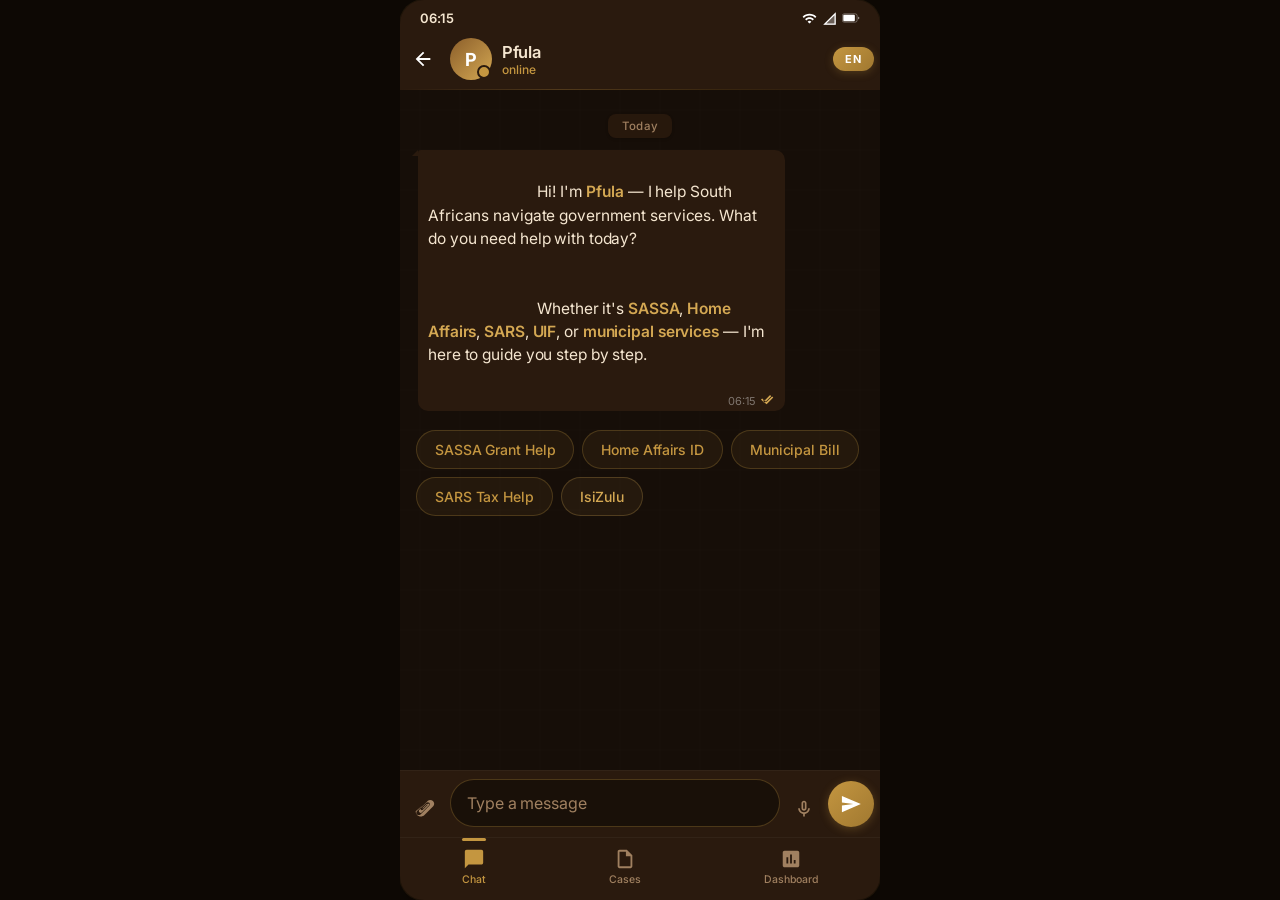
==== commit 24343d48: "feat: Add voice input and smart follow-up suggestions - Mic button with Web Speech API (supports en-" ====
--- a/frontend/index.html
+++ b/frontend/index.html
@@ -60,7 +60,7 @@
                         </div>
                         <div class="message-time">
                             <span id="welcome-time">09:41</span>
-                            <svg class="read-receipt" width="16" height="11" viewBox="0 0 16 11"><path d="M11.07 0L5.41 5.67 3.15 3.4 2 4.55l3.41 3.41 6.8-6.82L11.07 0zM8.6 8.22L7.45 9.37l-3.41-3.41L5.19 4.8l2.26 2.26 5.66-5.67L14.25 2.54 8.6 8.22z" fill="#53bdeb"/></svg>
+                            <svg class="read-receipt" width="16" height="11" viewBox="0 0 16 11"><path d="M11.07 0L5.41 5.67 3.15 3.4 2 4.55l3.41 3.41 6.8-6.82L11.07 0zM8.6 8.22L7.45 9.37l-3.41-3.41L5.19 4.8l2.26 2.26 5.66-5.67L14.25 2.54 8.6 8.22z" fill="#d4a853"/></svg>
                         </div>
                     </div>
                 </div>
@@ -99,7 +99,7 @@
             <!-- Input Area -->
             <div class="input-area">
                 <button class="attach-btn" title="Demo scenarios" onclick="toggleDemoPanel()">
-                    <svg width="22" height="22" viewBox="0 0 24 24" fill="#8696a0"><path d="M1.816 15.556v.002c0 1.502.584 2.912 1.646 3.972s2.472 1.647 3.974 1.647c1.501 0 2.91-.584 3.972-1.646l9.547-9.548c.769-.768 1.147-1.767 1.058-2.817-.079-.968-.548-1.927-1.319-2.698-1.594-1.592-4.068-1.711-5.51-.266l-7.629 7.629c-.579.579-.579 1.519 0 2.098.579.58 1.519.58 2.098 0l4.96-4.962c.291-.291.291-.768 0-1.059s-.768-.291-1.059 0L9.39 12.07c-.15.15-.15.395 0 .546.15.15.395.15.546 0l4.96-4.962c.397-.397 1.058-.397 1.455 0 .396.397.396 1.057 0 1.454L8.722 16.74c-.776.776-2.04.776-2.816 0-.777-.777-.777-2.04 0-2.817l7.629-7.629c.863-.863 2.282-.863 3.146 0 .862.862.862 2.282 0 3.144l-9.547 9.548c-1.034 1.034-2.718 1.034-3.752 0-1.033-1.034-1.033-2.718 0-3.752l6.4-6.4"/></svg>
+                    <svg width="22" height="22" viewBox="0 0 24 24" fill="#a08060"><path d="M1.816 15.556v.002c0 1.502.584 2.912 1.646 3.972s2.472 1.647 3.974 1.647c1.501 0 2.91-.584 3.972-1.646l9.547-9.548c.769-.768 1.147-1.767 1.058-2.817-.079-.968-.548-1.927-1.319-2.698-1.594-1.592-4.068-1.711-5.51-.266l-7.629 7.629c-.579.579-.579 1.519 0 2.098.579.58 1.519.58 2.098 0l4.96-4.962c.291-.291.291-.768 0-1.059s-.768-.291-1.059 0L9.39 12.07c-.15.15-.15.395 0 .546.15.15.395.15.546 0l4.96-4.962c.397-.397 1.058-.397 1.455 0 .396.397.396 1.057 0 1.454L8.722 16.74c-.776.776-2.04.776-2.816 0-.777-.777-.777-2.04 0-2.817l7.629-7.629c.863-.863 2.282-.863 3.146 0 .862.862.862 2.282 0 3.144l-9.547 9.548c-1.034 1.034-2.718 1.034-3.752 0-1.033-1.034-1.033-2.718 0-3.752l6.4-6.4"/></svg>
                 </button>
                 <div class="input-wrapper">
                     <textarea
@@ -110,6 +110,9 @@
                         oninput="autoResize(this)"
                     ></textarea>
                 </div>
+                <button class="mic-btn" id="mic-btn" onclick="toggleVoiceInput()" title="Voice input">
+                    <svg width="20" height="20" viewBox="0 0 24 24" fill="#a08060"><path d="M12 14c1.66 0 3-1.34 3-3V5c0-1.66-1.34-3-3-3S9 3.34 9 5v6c0 1.66 1.34 3 3 3zm-1-9c0-.55.45-1 1-1s1 .45 1 1v6c0 .55-.45 1-1 1s-1-.45-1-1V5z"/><path d="M17 11c0 2.76-2.24 5-5 5s-5-2.24-5-5H5c0 3.53 2.61 6.43 6 6.92V21h2v-3.08c3.39-.49 6-3.39 6-6.92h-2z"/></svg>
+                </button>
                 <button class="send-btn" id="send-btn" onclick="sendMessage()">
                     <svg width="20" height="20" viewBox="0 0 24 24" fill="white"><path d="M1.101 21.757L23.8 12.028 1.101 2.3l.011 7.912 13.623 1.816-13.623 1.817-.011 7.912z"/></svg>
                 </button>
--- a/static/css/whatsapp.css
+++ b/static/css/whatsapp.css
@@ -4,21 +4,21 @@
 @import url('https://fonts.googleapis.com/css2?family=Inter:wght@300;400;500;600;700&display=swap');
 
 :root {
-    --wa-bg: #0b141a;
-    --wa-chat-bg: #0b141a;
-    --wa-header: #1f2c34;
-    --wa-input-bg: #1f2c34;
-    --wa-green: #00a884;
-    --wa-green-dark: #005c4b;
-    --wa-bubble-out: #005c4b;
-    --wa-bubble-in: #202c33;
-    --wa-text: #e9edef;
-    --wa-text-secondary: #8696a0;
-    --wa-border: #2a3942;
-    --wa-blue-check: #53bdeb;
+    --wa-bg: #160e08;
+    --wa-chat-bg: #160e08;
+    --wa-header: #2a1a0e;
+    --wa-input-bg: #2a1a0e;
+    --wa-green: #c49640;
+    --wa-green-dark: #8b6914;
+    --wa-bubble-out: #5c3318;
+    --wa-bubble-in: #2a1a0e;
+    --wa-text: #f5e6d0;
+    --wa-text-secondary: #a08060;
+    --wa-border: #3d2815;
+    --wa-blue-check: #d4a853;
     --pfula-gold: #d4a853;
-    --pfula-teal: #00a884;
-    --glow-teal: rgba(0, 168, 132, 0.4);
+    --pfula-teal: #c49640;
+    --glow-teal: rgba(196, 150, 64, 0.4);
     --glow-gold: rgba(212, 168, 83, 0.3);
 }
 
@@ -31,7 +31,7 @@
 
 html, body {
     font-family: 'Inter', -apple-system, BlinkMacSystemFont, 'Segoe UI', sans-serif;
-    background: #000;
+    background: #0d0804;
     color: var(--wa-text);
     height: 100%;
     overflow: hidden;
@@ -62,8 +62,8 @@
         max-height: 920px;
         border-radius: 24px;
         box-shadow:
-            0 0 0 1px rgba(255,255,255,0.06),
-            0 0 80px rgba(0, 168, 132, 0.08),
+            0 0 0 1px rgba(196, 150, 64, 0.1),
+            0 0 80px rgba(196, 150, 64, 0.06),
             0 25px 80px rgba(0, 0, 0, 0.6);
     }
 }
@@ -109,7 +109,7 @@
     left: 0;
     right: 0;
     height: 1px;
-    background: linear-gradient(90deg, transparent, rgba(0,168,132,0.2), rgba(212,168,83,0.15), transparent);
+    background: linear-gradient(90deg, transparent, rgba(196,150,64,0.25), rgba(139,105,20,0.15), transparent);
 }
 
 .back-btn {
@@ -135,7 +135,7 @@
     width: 42px;
     height: 42px;
     border-radius: 50%;
-    background: linear-gradient(135deg, var(--pfula-teal), var(--pfula-gold));
+    background: linear-gradient(135deg, #8b5e2a, var(--pfula-gold));
     display: flex;
     align-items: center;
     justify-content: center;
@@ -147,8 +147,8 @@
 }
 
 @keyframes avatarPulse {
-    0%, 100% { box-shadow: 0 0 0 0 rgba(0,168,132,0.3); }
-    50% { box-shadow: 0 0 0 6px rgba(0,168,132,0); }
+    0%, 100% { box-shadow: 0 0 0 0 rgba(196,150,64,0.3); }
+    50% { box-shadow: 0 0 0 6px rgba(196,150,64,0); }
 }
 
 /* Online indicator dot */
@@ -160,7 +160,7 @@
     width: 10px;
     height: 10px;
     border-radius: 50%;
-    background: #25D366;
+    background: #c49640;
     border: 2px solid var(--wa-header);
 }
 
@@ -193,7 +193,7 @@
 }
 
 .language-toggle {
-    background: linear-gradient(135deg, var(--wa-green), #009975);
+    background: linear-gradient(135deg, var(--wa-green), #a07830);
     border-radius: 14px;
     padding: 5px 12px;
     font-size: 11px;
@@ -202,7 +202,7 @@
     color: white;
     letter-spacing: 0.8px;
     transition: all 0.3s ease;
-    box-shadow: 0 2px 8px rgba(0,168,132,0.25);
+    box-shadow: 0 2px 8px rgba(196,150,64,0.25);
 }
 
 .language-toggle:hover {
@@ -251,7 +251,7 @@
 }
 
 .date-divider span {
-    background: rgba(26, 39, 47, 0.92);
+    background: rgba(42, 26, 14, 0.92);
     color: var(--wa-text-secondary);
     font-size: 11.5px;
     font-weight: 500;
@@ -455,8 +455,8 @@
 }
 
 .quick-btn {
-    background: rgba(0, 168, 132, 0.08);
-    border: 1px solid rgba(0, 168, 132, 0.25);
+    background: rgba(196, 150, 64, 0.08);
+    border: 1px solid rgba(196, 150, 64, 0.25);
     color: var(--wa-green);
     padding: 9px 16px;
     border-radius: 22px;
@@ -470,10 +470,10 @@
 }
 
 .quick-btn:hover {
-    background: rgba(0, 168, 132, 0.18);
+    background: rgba(196, 150, 64, 0.18);
     border-color: var(--wa-green);
     transform: translateY(-1px);
-    box-shadow: 0 4px 12px rgba(0,168,132,0.15);
+    box-shadow: 0 4px 12px rgba(196,150,64,0.15);
 }
 
 .quick-btn:active {
@@ -523,7 +523,7 @@
 
 .input-wrapper {
     flex: 1;
-    background: rgba(11, 20, 26, 0.8);
+    background: rgba(22, 14, 8, 0.8);
     border: 1px solid rgba(255,255,255,0.06);
     border-radius: 24px;
     padding: 2px 16px;
@@ -533,7 +533,7 @@
 }
 
 .input-wrapper:focus-within {
-    border-color: rgba(0,168,132,0.3);
+    border-color: rgba(196,150,64,0.3);
 }
 
 #message-input {
@@ -559,7 +559,7 @@
     width: 46px;
     height: 46px;
     border-radius: 50%;
-    background: linear-gradient(135deg, var(--wa-green), #009975);
+    background: linear-gradient(135deg, var(--wa-green), #a07830);
     border: none;
     cursor: pointer;
     display: flex;
@@ -567,12 +567,12 @@
     justify-content: center;
     flex-shrink: 0;
     transition: all 0.2s cubic-bezier(0.34, 1.56, 0.64, 1);
-    box-shadow: 0 2px 10px rgba(0,168,132,0.3);
+    box-shadow: 0 2px 10px rgba(196,150,64,0.3);
 }
 
 .send-btn:hover {
     transform: scale(1.08);
-    box-shadow: 0 4px 16px rgba(0,168,132,0.4);
+    box-shadow: 0 4px 16px rgba(196,150,64,0.4);
 }
 
 .send-btn:active {
@@ -586,7 +586,7 @@
     bottom: 70px;
     left: 0;
     right: 0;
-    background: rgba(31, 44, 52, 0.97);
+    background: rgba(42, 26, 14, 0.97);
     backdrop-filter: blur(20px);
     border-top: 1px solid rgba(255,255,255,0.06);
     border-radius: 20px 20px 0 0;
@@ -647,7 +647,7 @@
     align-items: center;
     gap: 14px;
     padding: 14px;
-    background: rgba(11, 20, 26, 0.6);
+    background: rgba(22, 14, 8, 0.6);
     border: 1px solid rgba(255,255,255,0.04);
     border-radius: 14px;
     cursor: pointer;
@@ -655,8 +655,8 @@
 }
 
 .demo-card:hover {
-    background: rgba(0, 168, 132, 0.08);
-    border-color: rgba(0,168,132,0.15);
+    background: rgba(196, 150, 64, 0.08);
+    border-color: rgba(196,150,64,0.15);
     transform: translateX(4px);
 }
 
@@ -865,3 +865,78 @@
     max-width: 260px;
     line-height: 1.5;
 }
+
+/* ============ VOICE INPUT ============ */
+
+.mic-btn {
+    background: none;
+    border: none;
+    cursor: pointer;
+    padding: 8px;
+    display: flex;
+    align-items: center;
+    justify-content: center;
+    flex-shrink: 0;
+    border-radius: 50%;
+    transition: all 0.25s ease;
+    position: relative;
+}
+
+.mic-btn:hover {
+    background: rgba(196, 150, 64, 0.1);
+}
+
+.mic-btn:hover svg {
+    fill: var(--pfula-gold);
+}
+
+/* Listening state — pulsing red glow */
+.mic-btn.listening {
+    background: rgba(220, 50, 50, 0.15);
+    animation: micPulse 1.2s ease-in-out infinite;
+}
+
+.mic-btn.listening svg {
+    fill: #e74c3c;
+}
+
+@keyframes micPulse {
+    0%, 100% { box-shadow: 0 0 0 0 rgba(220, 50, 50, 0.3); }
+    50% { box-shadow: 0 0 0 10px rgba(220, 50, 50, 0); }
+}
+
+/* ============ FOLLOW-UP SUGGESTIONS ============ */
+
+.follow-up-suggestions {
+    display: flex;
+    flex-wrap: wrap;
+    gap: 6px;
+    padding: 10px 4px 6px;
+    animation: msgAppear 0.4s cubic-bezier(0.34, 1.56, 0.64, 1) forwards;
+    transition: opacity 0.2s, transform 0.2s;
+}
+
+.follow-up-btn {
+    background: rgba(196, 150, 64, 0.06);
+    border: 1px solid rgba(196, 150, 64, 0.2);
+    color: var(--pfula-gold);
+    padding: 8px 14px;
+    border-radius: 20px;
+    font-size: 12.5px;
+    cursor: pointer;
+    transition: all 0.25s cubic-bezier(0.34, 1.56, 0.64, 1);
+    font-family: inherit;
+    font-weight: 500;
+    line-height: 1.3;
+}
+
+.follow-up-btn:hover {
+    background: rgba(196, 150, 64, 0.15);
+    border-color: var(--pfula-gold);
+    transform: translateY(-1px);
+    box-shadow: 0 3px 10px rgba(196, 150, 64, 0.15);
+}
+
+.follow-up-btn:active {
+    transform: scale(0.97);
+}
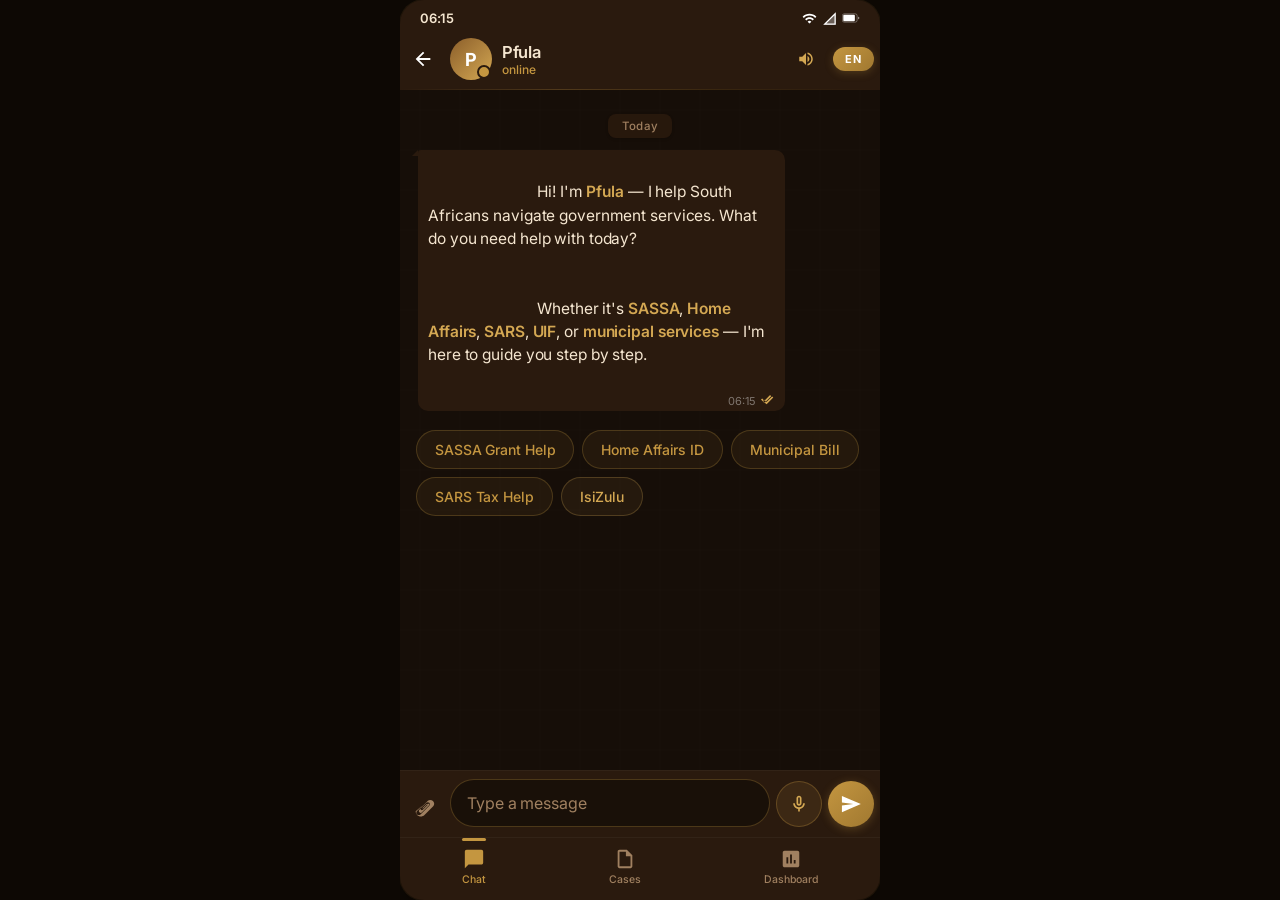
==== commit 5d525129: "feat: Add text-to-speech — Pfula speaks responses aloud - Reads AI responses using Web Speech Synthe" ====
--- a/frontend/index.html
+++ b/frontend/index.html
@@ -38,6 +38,9 @@
                     <div class="wa-status" id="wa-status">online</div>
                 </div>
                 <div class="wa-header-actions">
+                    <button class="tts-toggle" id="tts-toggle" onclick="toggleTTS()" title="Voice responses ON">
+                        <svg width="18" height="18" viewBox="0 0 24 24" fill="currentColor"><path d="M3 9v6h4l5 5V4L7 9H3zm13.5 3c0-1.77-1.02-3.29-2.5-4.03v8.05c1.48-.73 2.5-2.25 2.5-4.02zM14 3.23v2.06c2.89.86 5 3.54 5 6.71s-2.11 5.85-5 6.71v2.06c4.01-.91 7-4.49 7-8.77s-2.99-7.86-7-8.77z"/></svg>
+                    </button>
                     <div class="language-toggle" id="lang-toggle" onclick="toggleLanguage()">
                         <span id="lang-label">EN</span>
                     </div>
--- a/static/css/whatsapp.css
+++ b/static/css/whatsapp.css
@@ -192,6 +192,29 @@
     align-items: center;
 }
 
+/* TTS Toggle */
+.tts-toggle {
+    background: none;
+    border: none;
+    cursor: pointer;
+    color: var(--pfula-gold);
+    padding: 6px;
+    border-radius: 50%;
+    display: flex;
+    align-items: center;
+    justify-content: center;
+    transition: all 0.25s;
+}
+
+.tts-toggle:hover {
+    background: rgba(196, 150, 64, 0.15);
+}
+
+.tts-toggle.tts-off {
+    color: var(--wa-text-secondary);
+    opacity: 0.5;
+}
+
 .language-toggle {
     background: linear-gradient(135deg, var(--wa-green), #a07830);
     border-radius: 14px;
@@ -869,10 +892,12 @@
 /* ============ VOICE INPUT ============ */
 
 .mic-btn {
-    background: none;
-    border: none;
-    cursor: pointer;
-    padding: 8px;
+    width: 46px;
+    height: 46px;
+    background: rgba(196, 150, 64, 0.12);
+    border: 1.5px solid rgba(196, 150, 64, 0.3);
+    cursor: pointer;
+    padding: 0;
     display: flex;
     align-items: center;
     justify-content: center;
@@ -882,12 +907,14 @@
     position: relative;
 }
 
+.mic-btn svg {
+    fill: var(--pfula-gold);
+}
+
 .mic-btn:hover {
-    background: rgba(196, 150, 64, 0.1);
-}
-
-.mic-btn:hover svg {
-    fill: var(--pfula-gold);
+    background: rgba(196, 150, 64, 0.22);
+    border-color: var(--pfula-gold);
+    transform: scale(1.05);
 }
 
 /* Listening state — pulsing red glow */
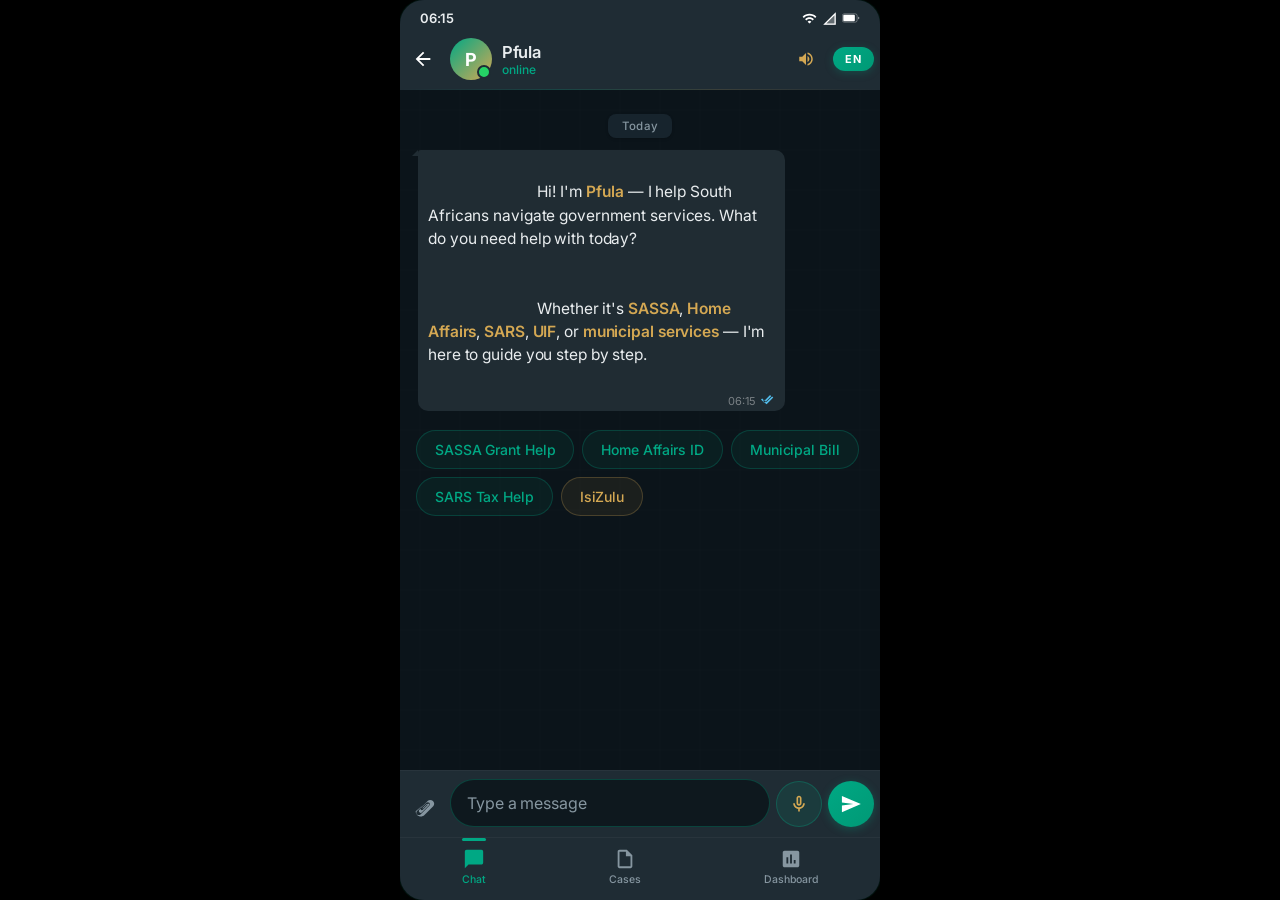
==== commit 7ee06990: "revert: Restore original teal/green WhatsApp theme Reverted warm brown/gold palette back to original" ====
--- a/frontend/index.html
+++ b/frontend/index.html
@@ -63,7 +63,7 @@
                         </div>
                         <div class="message-time">
                             <span id="welcome-time">09:41</span>
-                            <svg class="read-receipt" width="16" height="11" viewBox="0 0 16 11"><path d="M11.07 0L5.41 5.67 3.15 3.4 2 4.55l3.41 3.41 6.8-6.82L11.07 0zM8.6 8.22L7.45 9.37l-3.41-3.41L5.19 4.8l2.26 2.26 5.66-5.67L14.25 2.54 8.6 8.22z" fill="#d4a853"/></svg>
+                            <svg class="read-receipt" width="16" height="11" viewBox="0 0 16 11"><path d="M11.07 0L5.41 5.67 3.15 3.4 2 4.55l3.41 3.41 6.8-6.82L11.07 0zM8.6 8.22L7.45 9.37l-3.41-3.41L5.19 4.8l2.26 2.26 5.66-5.67L14.25 2.54 8.6 8.22z" fill="#53bdeb"/></svg>
                         </div>
                     </div>
                 </div>
@@ -102,7 +102,7 @@
             <!-- Input Area -->
             <div class="input-area">
                 <button class="attach-btn" title="Demo scenarios" onclick="toggleDemoPanel()">
-                    <svg width="22" height="22" viewBox="0 0 24 24" fill="#a08060"><path d="M1.816 15.556v.002c0 1.502.584 2.912 1.646 3.972s2.472 1.647 3.974 1.647c1.501 0 2.91-.584 3.972-1.646l9.547-9.548c.769-.768 1.147-1.767 1.058-2.817-.079-.968-.548-1.927-1.319-2.698-1.594-1.592-4.068-1.711-5.51-.266l-7.629 7.629c-.579.579-.579 1.519 0 2.098.579.58 1.519.58 2.098 0l4.96-4.962c.291-.291.291-.768 0-1.059s-.768-.291-1.059 0L9.39 12.07c-.15.15-.15.395 0 .546.15.15.395.15.546 0l4.96-4.962c.397-.397 1.058-.397 1.455 0 .396.397.396 1.057 0 1.454L8.722 16.74c-.776.776-2.04.776-2.816 0-.777-.777-.777-2.04 0-2.817l7.629-7.629c.863-.863 2.282-.863 3.146 0 .862.862.862 2.282 0 3.144l-9.547 9.548c-1.034 1.034-2.718 1.034-3.752 0-1.033-1.034-1.033-2.718 0-3.752l6.4-6.4"/></svg>
+                    <svg width="22" height="22" viewBox="0 0 24 24" fill="#8696a0"><path d="M1.816 15.556v.002c0 1.502.584 2.912 1.646 3.972s2.472 1.647 3.974 1.647c1.501 0 2.91-.584 3.972-1.646l9.547-9.548c.769-.768 1.147-1.767 1.058-2.817-.079-.968-.548-1.927-1.319-2.698-1.594-1.592-4.068-1.711-5.51-.266l-7.629 7.629c-.579.579-.579 1.519 0 2.098.579.58 1.519.58 2.098 0l4.96-4.962c.291-.291.291-.768 0-1.059s-.768-.291-1.059 0L9.39 12.07c-.15.15-.15.395 0 .546.15.15.395.15.546 0l4.96-4.962c.397-.397 1.058-.397 1.455 0 .396.397.396 1.057 0 1.454L8.722 16.74c-.776.776-2.04.776-2.816 0-.777-.777-.777-2.04 0-2.817l7.629-7.629c.863-.863 2.282-.863 3.146 0 .862.862.862 2.282 0 3.144l-9.547 9.548c-1.034 1.034-2.718 1.034-3.752 0-1.033-1.034-1.033-2.718 0-3.752l6.4-6.4"/></svg>
                 </button>
                 <div class="input-wrapper">
                     <textarea
@@ -114,7 +114,7 @@
                     ></textarea>
                 </div>
                 <button class="mic-btn" id="mic-btn" onclick="toggleVoiceInput()" title="Voice input">
-                    <svg width="20" height="20" viewBox="0 0 24 24" fill="#a08060"><path d="M12 14c1.66 0 3-1.34 3-3V5c0-1.66-1.34-3-3-3S9 3.34 9 5v6c0 1.66 1.34 3 3 3zm-1-9c0-.55.45-1 1-1s1 .45 1 1v6c0 .55-.45 1-1 1s-1-.45-1-1V5z"/><path d="M17 11c0 2.76-2.24 5-5 5s-5-2.24-5-5H5c0 3.53 2.61 6.43 6 6.92V21h2v-3.08c3.39-.49 6-3.39 6-6.92h-2z"/></svg>
+                    <svg width="20" height="20" viewBox="0 0 24 24" fill="#8696a0"><path d="M12 14c1.66 0 3-1.34 3-3V5c0-1.66-1.34-3-3-3S9 3.34 9 5v6c0 1.66 1.34 3 3 3zm-1-9c0-.55.45-1 1-1s1 .45 1 1v6c0 .55-.45 1-1 1s-1-.45-1-1V5z"/><path d="M17 11c0 2.76-2.24 5-5 5s-5-2.24-5-5H5c0 3.53 2.61 6.43 6 6.92V21h2v-3.08c3.39-.49 6-3.39 6-6.92h-2z"/></svg>
                 </button>
                 <button class="send-btn" id="send-btn" onclick="sendMessage()">
                     <svg width="20" height="20" viewBox="0 0 24 24" fill="white"><path d="M1.101 21.757L23.8 12.028 1.101 2.3l.011 7.912 13.623 1.816-13.623 1.817-.011 7.912z"/></svg>
--- a/static/css/whatsapp.css
+++ b/static/css/whatsapp.css
@@ -4,21 +4,21 @@
 @import url('https://fonts.googleapis.com/css2?family=Inter:wght@300;400;500;600;700&display=swap');
 
 :root {
-    --wa-bg: #160e08;
-    --wa-chat-bg: #160e08;
-    --wa-header: #2a1a0e;
-    --wa-input-bg: #2a1a0e;
-    --wa-green: #c49640;
-    --wa-green-dark: #8b6914;
-    --wa-bubble-out: #5c3318;
-    --wa-bubble-in: #2a1a0e;
-    --wa-text: #f5e6d0;
-    --wa-text-secondary: #a08060;
-    --wa-border: #3d2815;
-    --wa-blue-check: #d4a853;
+    --wa-bg: #0b141a;
+    --wa-chat-bg: #0b141a;
+    --wa-header: #1f2c34;
+    --wa-input-bg: #1f2c34;
+    --wa-green: #00a884;
+    --wa-green-dark: #005c4b;
+    --wa-bubble-out: #005c4b;
+    --wa-bubble-in: #202c33;
+    --wa-text: #e9edef;
+    --wa-text-secondary: #8696a0;
+    --wa-border: #2a3942;
+    --wa-blue-check: #53bdeb;
     --pfula-gold: #d4a853;
-    --pfula-teal: #c49640;
-    --glow-teal: rgba(196, 150, 64, 0.4);
+    --pfula-teal: #00a884;
+    --glow-teal: rgba(0, 168, 132, 0.4);
     --glow-gold: rgba(212, 168, 83, 0.3);
 }
 
@@ -31,7 +31,7 @@
 
 html, body {
     font-family: 'Inter', -apple-system, BlinkMacSystemFont, 'Segoe UI', sans-serif;
-    background: #0d0804;
+    background: #000;
     color: var(--wa-text);
     height: 100%;
     overflow: hidden;
@@ -62,8 +62,8 @@
         max-height: 920px;
         border-radius: 24px;
         box-shadow:
-            0 0 0 1px rgba(196, 150, 64, 0.1),
-            0 0 80px rgba(196, 150, 64, 0.06),
+            0 0 0 1px rgba(0, 168, 132, 0.1),
+            0 0 80px rgba(0, 168, 132, 0.06),
             0 25px 80px rgba(0, 0, 0, 0.6);
     }
 }
@@ -109,7 +109,7 @@
     left: 0;
     right: 0;
     height: 1px;
-    background: linear-gradient(90deg, transparent, rgba(196,150,64,0.25), rgba(139,105,20,0.15), transparent);
+    background: linear-gradient(90deg, transparent, rgba(0,168,132,0.2), rgba(212,168,83,0.15), transparent);
 }
 
 .back-btn {
@@ -135,7 +135,7 @@
     width: 42px;
     height: 42px;
     border-radius: 50%;
-    background: linear-gradient(135deg, #8b5e2a, var(--pfula-gold));
+    background: linear-gradient(135deg, var(--pfula-teal), var(--pfula-gold));
     display: flex;
     align-items: center;
     justify-content: center;
@@ -147,8 +147,8 @@
 }
 
 @keyframes avatarPulse {
-    0%, 100% { box-shadow: 0 0 0 0 rgba(196,150,64,0.3); }
-    50% { box-shadow: 0 0 0 6px rgba(196,150,64,0); }
+    0%, 100% { box-shadow: 0 0 0 0 rgba(0,168,132,0.3); }
+    50% { box-shadow: 0 0 0 6px rgba(0,168,132,0); }
 }
 
 /* Online indicator dot */
@@ -160,7 +160,7 @@
     width: 10px;
     height: 10px;
     border-radius: 50%;
-    background: #c49640;
+    background: #25D366;
     border: 2px solid var(--wa-header);
 }
 
@@ -207,7 +207,7 @@
 }
 
 .tts-toggle:hover {
-    background: rgba(196, 150, 64, 0.15);
+    background: rgba(0, 168, 132, 0.15);
 }
 
 .tts-toggle.tts-off {
@@ -216,7 +216,7 @@
 }
 
 .language-toggle {
-    background: linear-gradient(135deg, var(--wa-green), #a07830);
+    background: linear-gradient(135deg, var(--wa-green), #009975);
     border-radius: 14px;
     padding: 5px 12px;
     font-size: 11px;
@@ -225,7 +225,7 @@
     color: white;
     letter-spacing: 0.8px;
     transition: all 0.3s ease;
-    box-shadow: 0 2px 8px rgba(196,150,64,0.25);
+    box-shadow: 0 2px 8px rgba(0,168,132,0.25);
 }
 
 .language-toggle:hover {
@@ -274,7 +274,7 @@
 }
 
 .date-divider span {
-    background: rgba(42, 26, 14, 0.92);
+    background: rgba(26, 39, 47, 0.92);
     color: var(--wa-text-secondary);
     font-size: 11.5px;
     font-weight: 500;
@@ -478,8 +478,8 @@
 }
 
 .quick-btn {
-    background: rgba(196, 150, 64, 0.08);
-    border: 1px solid rgba(196, 150, 64, 0.25);
+    background: rgba(0, 168, 132, 0.08);
+    border: 1px solid rgba(0, 168, 132, 0.25);
     color: var(--wa-green);
     padding: 9px 16px;
     border-radius: 22px;
@@ -493,10 +493,10 @@
 }
 
 .quick-btn:hover {
-    background: rgba(196, 150, 64, 0.18);
+    background: rgba(0, 168, 132, 0.18);
     border-color: var(--wa-green);
     transform: translateY(-1px);
-    box-shadow: 0 4px 12px rgba(196,150,64,0.15);
+    box-shadow: 0 4px 12px rgba(0,168,132,0.15);
 }
 
 .quick-btn:active {
@@ -546,7 +546,7 @@
 
 .input-wrapper {
     flex: 1;
-    background: rgba(22, 14, 8, 0.8);
+    background: rgba(11, 20, 26, 0.8);
     border: 1px solid rgba(255,255,255,0.06);
     border-radius: 24px;
     padding: 2px 16px;
@@ -556,7 +556,7 @@
 }
 
 .input-wrapper:focus-within {
-    border-color: rgba(196,150,64,0.3);
+    border-color: rgba(0,168,132,0.3);
 }
 
 #message-input {
@@ -582,7 +582,7 @@
     width: 46px;
     height: 46px;
     border-radius: 50%;
-    background: linear-gradient(135deg, var(--wa-green), #a07830);
+    background: linear-gradient(135deg, var(--wa-green), #009975);
     border: none;
     cursor: pointer;
     display: flex;
@@ -590,12 +590,12 @@
     justify-content: center;
     flex-shrink: 0;
     transition: all 0.2s cubic-bezier(0.34, 1.56, 0.64, 1);
-    box-shadow: 0 2px 10px rgba(196,150,64,0.3);
+    box-shadow: 0 2px 10px rgba(0,168,132,0.3);
 }
 
 .send-btn:hover {
     transform: scale(1.08);
-    box-shadow: 0 4px 16px rgba(196,150,64,0.4);
+    box-shadow: 0 4px 16px rgba(0,168,132,0.4);
 }
 
 .send-btn:active {
@@ -609,7 +609,7 @@
     bottom: 70px;
     left: 0;
     right: 0;
-    background: rgba(42, 26, 14, 0.97);
+    background: rgba(31, 44, 52, 0.97);
     backdrop-filter: blur(20px);
     border-top: 1px solid rgba(255,255,255,0.06);
     border-radius: 20px 20px 0 0;
@@ -670,7 +670,7 @@
     align-items: center;
     gap: 14px;
     padding: 14px;
-    background: rgba(22, 14, 8, 0.6);
+    background: rgba(11, 20, 26, 0.6);
     border: 1px solid rgba(255,255,255,0.04);
     border-radius: 14px;
     cursor: pointer;
@@ -678,8 +678,8 @@
 }
 
 .demo-card:hover {
-    background: rgba(196, 150, 64, 0.08);
-    border-color: rgba(196,150,64,0.15);
+    background: rgba(0, 168, 132, 0.08);
+    border-color: rgba(0,168,132,0.15);
     transform: translateX(4px);
 }
 
@@ -894,8 +894,8 @@
 .mic-btn {
     width: 46px;
     height: 46px;
-    background: rgba(196, 150, 64, 0.12);
-    border: 1.5px solid rgba(196, 150, 64, 0.3);
+    background: rgba(0, 168, 132, 0.12);
+    border: 1.5px solid rgba(0, 168, 132, 0.3);
     cursor: pointer;
     padding: 0;
     display: flex;
@@ -912,7 +912,7 @@
 }
 
 .mic-btn:hover {
-    background: rgba(196, 150, 64, 0.22);
+    background: rgba(0, 168, 132, 0.22);
     border-color: var(--pfula-gold);
     transform: scale(1.05);
 }
@@ -944,8 +944,8 @@
 }
 
 .follow-up-btn {
-    background: rgba(196, 150, 64, 0.06);
-    border: 1px solid rgba(196, 150, 64, 0.2);
+    background: rgba(0, 168, 132, 0.06);
+    border: 1px solid rgba(0, 168, 132, 0.2);
     color: var(--pfula-gold);
     padding: 8px 14px;
     border-radius: 20px;
@@ -958,10 +958,10 @@
 }
 
 .follow-up-btn:hover {
-    background: rgba(196, 150, 64, 0.15);
+    background: rgba(0, 168, 132, 0.15);
     border-color: var(--pfula-gold);
     transform: translateY(-1px);
-    box-shadow: 0 3px 10px rgba(196, 150, 64, 0.15);
+    box-shadow: 0 3px 10px rgba(0, 168, 132, 0.15);
 }
 
 .follow-up-btn:active {
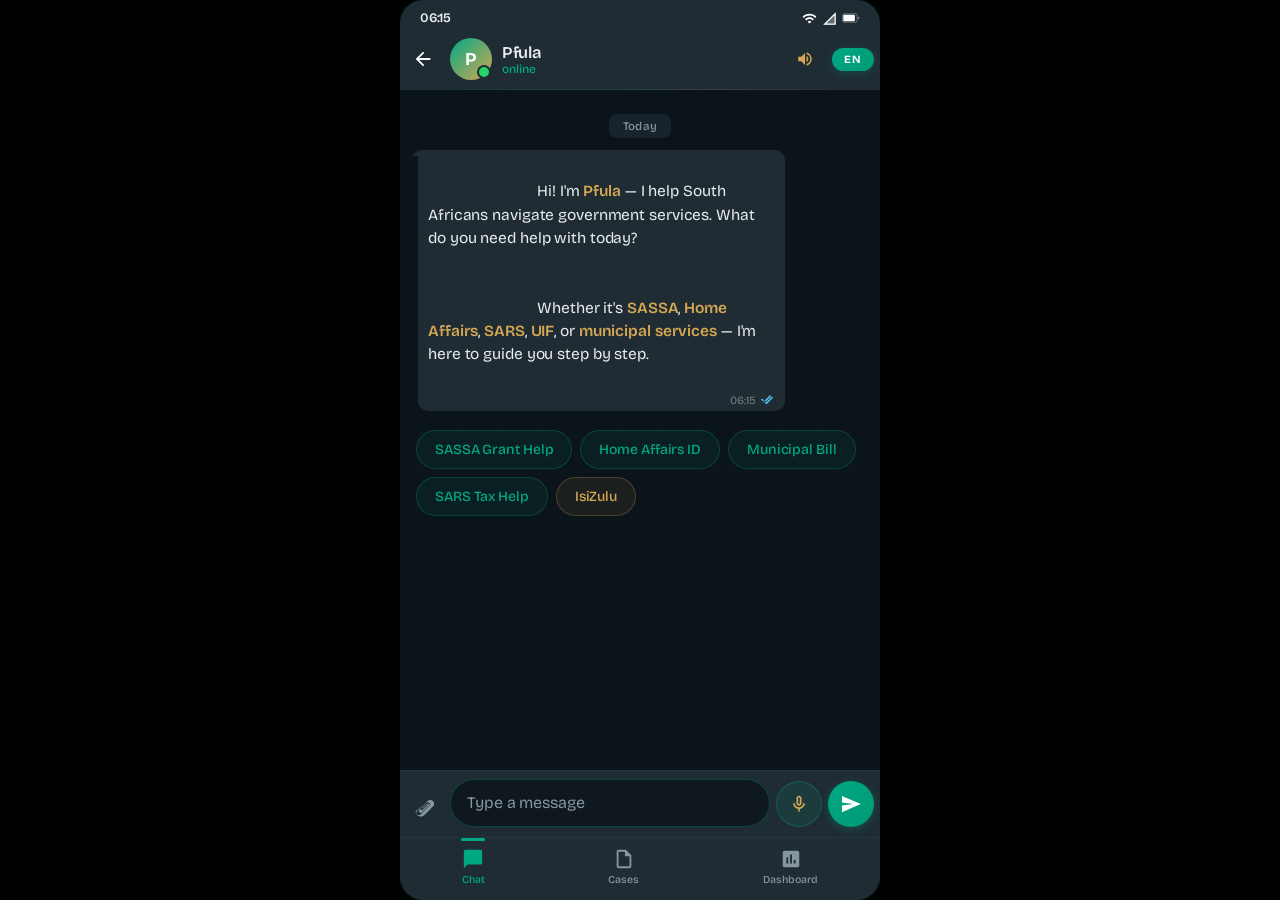
==== commit 1528f22b: "feat: Consistent theme, fonts, nav and SA voice across all pages - Bricolage Grotesque applied to al" ====
--- a/frontend/index.html
+++ b/frontend/index.html
@@ -6,7 +6,7 @@
     <title>Pfula — AI That Opens Government for Every South African</title>
     <link rel="preconnect" href="https://fonts.googleapis.com">
     <link rel="preconnect" href="https://fonts.gstatic.com" crossorigin>
-    <link href="https://fonts.googleapis.com/css2?family=Inter:wght@300;400;500;600;700&display=swap" rel="stylesheet">
+    <link href="https://fonts.googleapis.com/css2?family=Bricolage+Grotesque:opsz,wght@12..96,300;12..96,400;12..96,500;12..96,600;12..96,700;12..96,800&display=swap" rel="stylesheet">
     <link rel="stylesheet" href="/static/css/whatsapp.css">
 </head>
 <body>
@@ -25,7 +25,7 @@
 
             <!-- WhatsApp Header -->
             <div class="wa-header">
-                <button class="back-btn" onclick="window.location.href='/dashboard'">
+                <button class="back-btn" onclick="window.top.location.href='/simulator'">
                     <svg width="22" height="22" viewBox="0 0 24 24" fill="white"><path d="M20 11H7.83l5.59-5.59L12 4l-8 8 8 8 1.41-1.41L7.83 13H20v-2z"/></svg>
                 </button>
                 <div class="wa-avatar">
--- a/static/css/whatsapp.css
+++ b/static/css/whatsapp.css
@@ -1,7 +1,7 @@
 /* Pfula — Premium WhatsApp UI
    Pixel-perfect, buttery-smooth, stage-ready */
 
-@import url('https://fonts.googleapis.com/css2?family=Inter:wght@300;400;500;600;700&display=swap');
+@import url('https://fonts.googleapis.com/css2?family=Bricolage+Grotesque:opsz,wght@12..96,300;12..96,400;12..96,500;12..96,600;12..96,700;12..96,800&display=swap');
 
 :root {
     --wa-bg: #0b141a;
@@ -30,7 +30,7 @@
 }
 
 html, body {
-    font-family: 'Inter', -apple-system, BlinkMacSystemFont, 'Segoe UI', sans-serif;
+    font-family: 'Bricolage Grotesque', -apple-system, BlinkMacSystemFont, 'Segoe UI', sans-serif;
     background: #000;
     color: var(--wa-text);
     height: 100%;
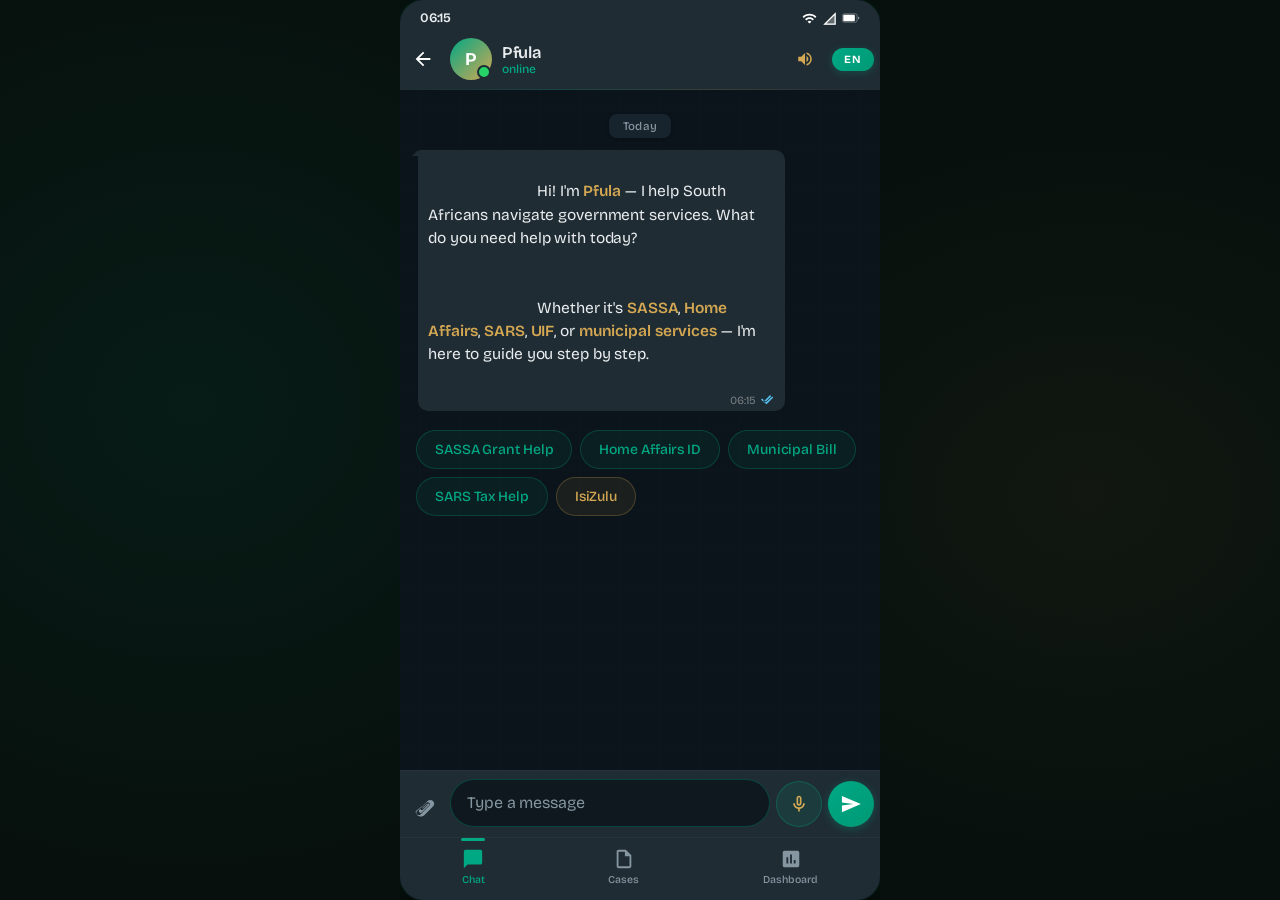
==== commit 01162415: "fix: branded bg gradient, iframe-safe nav, swap stat for 24/7 - whatsapp.css: replace flat #000 body" ====
--- a/frontend/index.html
+++ b/frontend/index.html
@@ -176,15 +176,15 @@
 
         <!-- Navigation -->
         <nav class="bottom-nav">
-            <a href="/" class="nav-item active">
+            <a href="/" class="nav-item active" target="_top">
                 <svg width="22" height="22" viewBox="0 0 24 24" fill="currentColor"><path d="M20 2H4c-1.1 0-2 .9-2 2v18l4-4h14c1.1 0 2-.9 2-2V4c0-1.1-.9-2-2-2z"/></svg>
                 <span>Chat</span>
             </a>
-            <a href="/tracker" class="nav-item">
+            <a href="/tracker" class="nav-item" target="_top">
                 <svg width="22" height="22" viewBox="0 0 24 24" fill="currentColor"><path d="M14 2H6c-1.1 0-2 .9-2 2v16c0 1.1.9 2 2 2h12c1.1 0 2-.9 2-2V8l-6-6zM6 20V4h7v5h5v11H6z"/></svg>
                 <span>Cases</span>
             </a>
-            <a href="/dashboard" class="nav-item">
+            <a href="/dashboard" class="nav-item" target="_top">
                 <svg width="22" height="22" viewBox="0 0 24 24" fill="currentColor"><path d="M19 3H5c-1.1 0-2 .9-2 2v14c0 1.1.9 2 2 2h14c1.1 0 2-.9 2-2V5c0-1.1-.9-2-2-2zM9 17H7v-7h2v7zm4 0h-2V7h2v10zm4 0h-2v-4h2v4z"/></svg>
                 <span>Dashboard</span>
             </a>
--- a/static/css/whatsapp.css
+++ b/static/css/whatsapp.css
@@ -31,7 +31,10 @@
 
 html, body {
     font-family: 'Bricolage Grotesque', -apple-system, BlinkMacSystemFont, 'Segoe UI', sans-serif;
-    background: #000;
+    background:
+        radial-gradient(ellipse 70% 90% at 15% 45%, rgba(0, 168, 132, 0.08) 0%, transparent 60%),
+        radial-gradient(ellipse 60% 70% at 85% 55%, rgba(212, 168, 83, 0.05) 0%, transparent 60%),
+        #07100d;
     color: var(--wa-text);
     height: 100%;
     overflow: hidden;
